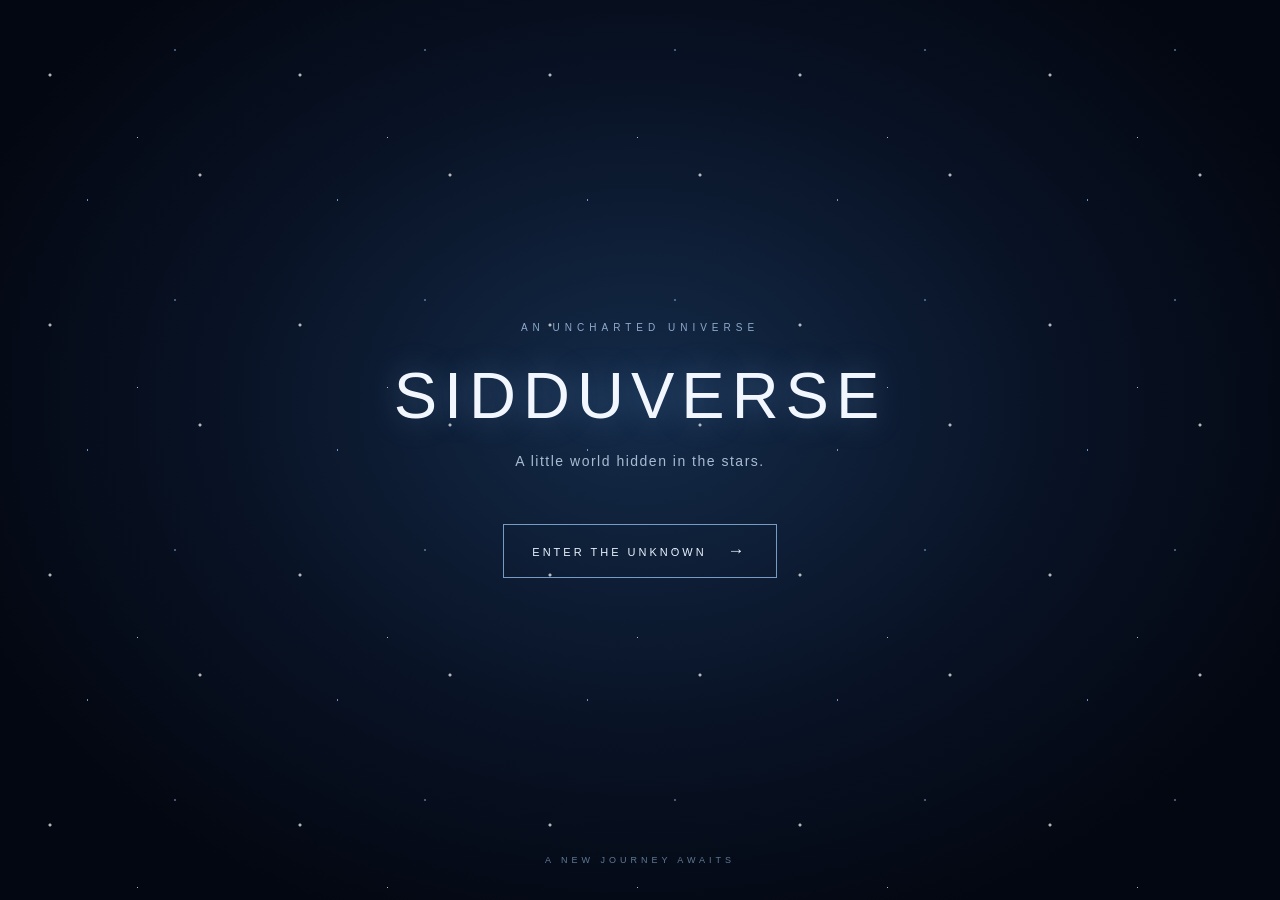
==== index.html @ 5260f94c "Update index.html" ====
<!DOCTYPE html>
<html lang="en">
<head>
  <meta charset="UTF-8">
  <meta name="viewport" content="width=device-width, initial-scale=1.0">
  <title>Sidduverse | Explore the Unknown</title>
  <link rel="stylesheet" href="style.css">
</head>

<body>

  <main class="intro">
    <div class="stars"></div>

    <p class="eyebrow">AN UNCHARTED UNIVERSE</p>
    <h1>SIDDUVERSE</h1>
    <p class="subtitle">A little world hidden in the stars.</p>

    <button id="enterButton">
      ENTER THE UNKNOWN <span>→</span>
    </button>

    <p class="footer-text">A NEW JOURNEY AWAITS</p>
  </main>

  <main class="universe" id="universe" hidden>
    <header class="map-header">
      <p class="eyebrow">EXPLORATION SYSTEM • 001</p>
      <h1>THE UNIVERSE</h1>
      <p class="subtitle">Every world holds a story.</p>
    </header>

    <section class="planet-grid">

      <button class="planet-card" data-planet="ORIGIN">
        <span class="planet planet-origin"></span>
        <span class="planet-name">ORIGIN</span>
        <span class="planet-info">The beginning</span>
      </button>

      <button class="planet-card" data-planet="ECHO">
        <span class="planet planet-echo"></span>
        <span class="planet-name">ECHO</span>
        <span class="planet-info">Moments that remain</span>
      </button>

      <button class="planet-card" data-planet="UNKNOWN">
        <span class="planet planet-unknown"></span>
        <span class="planet-name">UNKNOWN</span>
        <span class="planet-info">Discover the secrets</span>
      </button>

      <button class="planet-card" data-planet="SIGNAL">
        <span class="planet planet-signal"></span>
        <span class="planet-name">SIGNAL</span>
        <span class="planet-info">A message awaits</span>
      </button>

      <button class="planet-card locked" data-planet="NOVA">
        <span class="planet planet-nova"></span>
        <span class="planet-name">NOVA 🔒</span>
        <span class="planet-info">Classified destination</span>
      </button>

    </section>

    <p class="progress">DISCOVERED: <span id="progress">0 / 4</span></p>
  </main>

  <script src="script.js"></script>
</body>
</html>
---- style.css ----
* {
  margin: 0;
  padding: 0;
  box-sizing: border-box;
}

body {
  min-height: 100vh;
  background: #030711;
  color: #eaf3ff;
  font-family: Arial, sans-serif;
}

[hidden] {
  display: none !important;
}

.intro {
  position: relative;
  min-height: 100vh;
  display: flex;
  flex-direction: column;
  align-items: center;
  justify-content: center;
  text-align: center;
  padding: 24px;
  isolation: isolate;
  background:
    radial-gradient(ellipse at 50% 45%, #142b49, #091326 45%, #030711 80%);
}

.stars {
  position: absolute;
  inset: 0;
  z-index: -1;
  background-image:
    radial-gradient(2px 2px at 20% 30%, white 50%, transparent),
    radial-gradient(1px 1px at 70% 20%, #9fcaff 50%, transparent),
    radial-gradient(2px 2px at 80% 70%, white 50%, transparent),
    radial-gradient(1px 1px at 35% 80%, #9fcaff 50%, transparent),
    radial-gradient(1px 1px at 55% 55%, white 50%, transparent);
  background-size: 250px 250px;
  opacity: 0.7;
}

.eyebrow {
  font-size: 10px;
  letter-spacing: 5px;
  color: #8faacb;
  margin-bottom: 25px;
}

h1 {
  font-size: clamp(36px, 10vw, 65px);
  font-weight: 300;
  letter-spacing: 7px;
  color: #f2f7ff;
  text-shadow: 0 0 30px #75a9e866;
}

.subtitle {
  margin-top: 20px;
  font-size: 14px;
  letter-spacing: 1.5px;
  color: #a9bbd2;
}

button {
  cursor: pointer;
  font-family: inherit;
}

.intro button {
  margin-top: 55px;
  padding: 16px 28px;
  background: transparent;
  border: 1px solid #769bc5;
  color: #eaf3ff;
  font-size: 11px;
  letter-spacing: 3px;
  transition: 0.3s ease;
}

.intro button span {
  margin-left: 15px;
  font-size: 17px;
}

.intro button:hover {
  background: #769bc522;
  box-shadow: 0 0 25px #769bc544;
}

.footer-text {
  position: absolute;
  bottom: 35px;
  font-size: 9px;
  letter-spacing: 4px;
  color: #607995;
}

/* GALAXY MAP */

.universe {
  position: relative;
  min-height: 100vh;
  overflow: hidden;
  padding: 55px 20px 35px;
  text-align: center;
  background:
    radial-gradient(ellipse at 50% 35%, #142b49 0%, #091326 42%, #030711 85%);
}

.map-header h1 {
  font-size: clamp(30px, 8vw, 48px);
  letter-spacing: 5px;
}

.map-header .eyebrow {
  margin-bottom: 16px;
}

.map-header .subtitle {
  margin-top: 12px;
}

.planet-grid {
  width: 100%;
  max-width: 480px;
  margin: 45px auto 30px;
  display: grid;
  grid-template-columns: 1fr 1fr;
  gap: 35px 15px;
}

.planet-card {
  min-width: 0;
  display: flex;
  flex-direction: column;
  align-items: center;
  background: transparent;
  border: none;
  color: #eaf3ff;
  padding: 8px 3px;
  transition: transform 0.3s ease;
}

.planet-card:active {
  transform: scale(0.94);
}

.planet {
  width: 100px;
  height: 100px;
  border-radius: 50%;
  display: block;
  margin-bottom: 17px;
  box-shadow: inset -17px -12px 25px #00000099,
              0 0 30px #4e8bc544;
}

.planet-origin {
  background: radial-gradient(circle at 30% 30%, #a6c8e9, #315b83 55%, #101c36);
}

.planet-echo {
  background: radial-gradient(circle at 30% 30%, #f3d9a0, #a66c54 55%, #34243b);
  box-shadow: inset -17px -12px 25px #00000099,
              0 0 30px #d5a16b44;
}

.planet-unknown {
  background: radial-gradient(circle at 30% 30%, #c7b7ec, #68548e 55%, #211b42);
}

.planet-signal {
  background: radial-gradient(circle at 30% 30%, #a0e4e5, #367e91 55%, #102b47);
}

.planet-nova {
  background: radial-gradient(circle at 30% 30%, #ffe5a5, #9d633b 55%, #392333);
  opacity: 0.45;
}

.planet-name {
  font-size: 12px;
  letter-spacing: 3px;
}

.planet-info {
  margin-top: 8px;
  font-size: 10px;
  color: #8299b4;
  letter-spacing: 0.5px;
}

.locked {
  opacity: 0.55;
}

.progress {
  margin-top: 30px;
  color: #8faacb;
  font-size: 10px;
  letter-spacing: 3px;
}

@media (max-width: 360px) {
  .planet {
    width: 80px;
    height: 80px;
  }

  .planet-grid {
    gap: 25px 10px;
  }
}
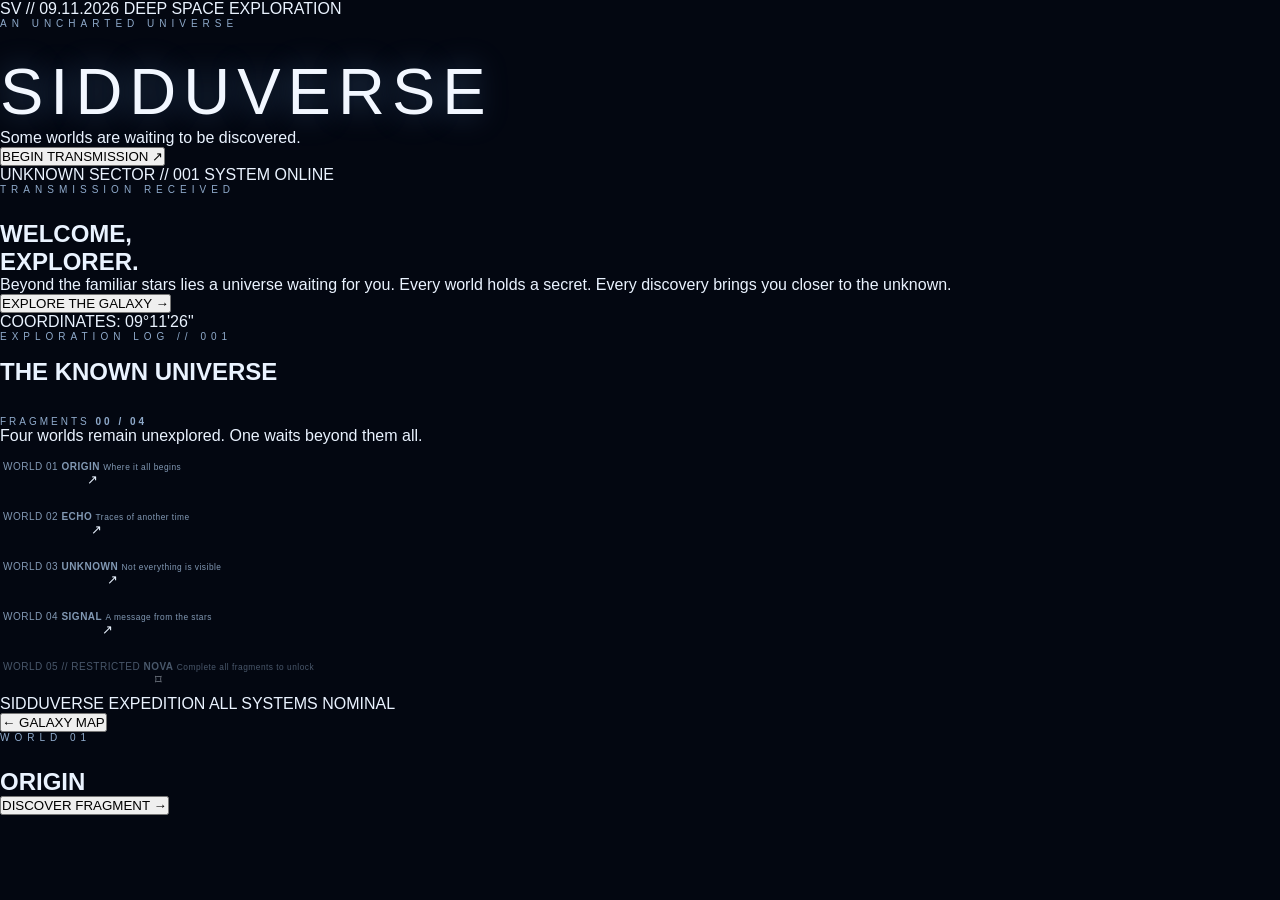
==== commit 1a35b3de: "Update index.html" ====
--- a/index.html
+++ b/index.html
@@ -1,71 +1,150 @@
-
 <!DOCTYPE html>
 <html lang="en">
 <head>
   <meta charset="UTF-8">
   <meta name="viewport" content="width=device-width, initial-scale=1.0">
-  <title>Sidduverse | Explore the Unknown</title>
+  <meta name="theme-color" content="#050914">
+  <title>SIDDUVERSE — Beyond the Known</title>
   <link rel="stylesheet" href="style.css">
 </head>
 
 <body>
+  <div class="space-background">
+    <div class="star-layer"></div>
+    <div class="nebula nebula-one"></div>
+    <div class="nebula nebula-two"></div>
+  </div>
 
-  <main class="intro">
-    <div class="stars"></div>
+  <main id="app">
 
-    <p class="eyebrow">AN UNCHARTED UNIVERSE</p>
-    <h1>SIDDUVERSE</h1>
-    <p class="subtitle">A little world hidden in the stars.</p>
+    <!-- OPENING SCREEN -->
+    <section id="intro" class="screen intro-screen">
+      <div class="intro-top">
+        <span>SV // 09.11.2026</span>
+        <span>DEEP SPACE EXPLORATION</span>
+      </div>
 
-    <button id="enterButton">
-      ENTER THE UNKNOWN <span>→</span>
-    </button>
+      <div class="intro-content">
+        <p class="eyebrow">AN UNCHARTED UNIVERSE</p>
+        <h1>SIDDU<span>VERSE</span></h1>
+        <p class="intro-subtitle">Some worlds are waiting to be discovered.</p>
 
-    <p class="footer-text">A NEW JOURNEY AWAITS</p>
-  </main>
+        <button id="enterButton" class="primary-button">
+          BEGIN TRANSMISSION <span>↗</span>
+        </button>
+      </div>
 
-  <main class="universe" id="universe" hidden>
-    <header class="map-header">
-      <p class="eyebrow">EXPLORATION SYSTEM • 001</p>
-      <h1>THE UNIVERSE</h1>
-      <p class="subtitle">Every world holds a story.</p>
-    </header>
-
-    <section class="planet-grid">
-
-      <button class="planet-card" data-planet="ORIGIN">
-        <span class="planet planet-origin"></span>
-        <span class="planet-name">ORIGIN</span>
-        <span class="planet-info">The beginning</span>
-      </button>
-
-      <button class="planet-card" data-planet="ECHO">
-        <span class="planet planet-echo"></span>
-        <span class="planet-name">ECHO</span>
-        <span class="planet-info">Moments that remain</span>
-      </button>
-
-      <button class="planet-card" data-planet="UNKNOWN">
-        <span class="planet planet-unknown"></span>
-        <span class="planet-name">UNKNOWN</span>
-        <span class="planet-info">Discover the secrets</span>
-      </button>
-
-      <button class="planet-card" data-planet="SIGNAL">
-        <span class="planet planet-signal"></span>
-        <span class="planet-name">SIGNAL</span>
-        <span class="planet-info">A message awaits</span>
-      </button>
-
-      <button class="planet-card locked" data-planet="NOVA">
-        <span class="planet planet-nova"></span>
-        <span class="planet-name">NOVA 🔒</span>
-        <span class="planet-info">Classified destination</span>
-      </button>
-
+      <div class="intro-bottom">
+        <span>UNKNOWN SECTOR // 001</span>
+        <span>SYSTEM ONLINE</span>
+      </div>
     </section>
 
-    <p class="progress">DISCOVERED: <span id="progress">0 / 4</span></p>
+    <!-- WELCOME SCREEN -->
+    <section id="welcome" class="screen welcome-screen hidden">
+      <div class="welcome-content">
+        <p class="eyebrow">TRANSMISSION RECEIVED</p>
+        <h2>WELCOME,<br><span>EXPLORER.</span></h2>
+        <p>
+          Beyond the familiar stars lies a universe
+          waiting for you. Every world holds a secret.
+          Every discovery brings you closer to the unknown.
+        </p>
+        <button id="mapButton" class="primary-button">
+          EXPLORE THE GALAXY <span>→</span>
+        </button>
+      </div>
+      <span class="coordinates">COORDINATES: 09°11'26"</span>
+    </section>
+
+    <!-- GALAXY MAP -->
+    <section id="universe" class="screen universe-screen hidden">
+      <header class="map-header">
+        <div>
+          <p class="eyebrow">EXPLORATION LOG // 001</p>
+          <h2>THE <span>KNOWN UNIVERSE</span></h2>
+        </div>
+        <div class="progress">
+          <span>FRAGMENTS</span>
+          <strong id="fragmentCount">00 / 04</strong>
+        </div>
+      </header>
+
+      <p class="map-description">
+        Four worlds remain unexplored. One waits beyond them all.
+      </p>
+
+      <div class="galaxy-map">
+
+        <button class="planet-card origin" data-planet="origin">
+          <span class="planet-visual planet-origin"></span>
+          <span class="planet-info">
+            <span class="planet-number">WORLD 01</span>
+            <strong>ORIGIN</strong>
+            <small>Where it all begins</small>
+          </span>
+          <span class="planet-arrow">↗</span>
+        </button>
+
+        <button class="planet-card echo" data-planet="echo">
+          <span class="planet-visual planet-echo"></span>
+          <span class="planet-info">
+            <span class="planet-number">WORLD 02</span>
+            <strong>ECHO</strong>
+            <small>Traces of another time</small>
+          </span>
+          <span class="planet-arrow">↗</span>
+        </button>
+
+        <button class="planet-card unknown" data-planet="unknown">
+          <span class="planet-visual planet-unknown"></span>
+          <span class="planet-info">
+            <span class="planet-number">WORLD 03</span>
+            <strong>UNKNOWN</strong>
+            <small>Not everything is visible</small>
+          </span>
+          <span class="planet-arrow">↗</span>
+        </button>
+
+        <button class="planet-card signal" data-planet="signal">
+          <span class="planet-visual planet-signal"></span>
+          <span class="planet-info">
+            <span class="planet-number">WORLD 04</span>
+            <strong>SIGNAL</strong>
+            <small>A message from the stars</small>
+          </span>
+          <span class="planet-arrow">↗</span>
+        </button>
+
+        <button class="planet-card nova locked" data-planet="nova">
+          <span class="planet-visual planet-nova"></span>
+          <span class="planet-info">
+            <span class="planet-number">WORLD 05 // RESTRICTED</span>
+            <strong>NOVA</strong>
+            <small>Complete all fragments to unlock</small>
+          </span>
+          <span class="lock-symbol">⌑</span>
+        </button>
+
+      </div>
+
+      <footer class="map-footer">
+        <span>SIDDUVERSE EXPEDITION</span>
+        <span>ALL SYSTEMS NOMINAL</span>
+      </footer>
+    </section>
+
+    <!-- PLANET EXPLORATION -->
+    <section id="planetView" class="screen planet-screen hidden">
+      <button id="backButton" class="back-button">← GALAXY MAP</button>
+      <p class="eyebrow" id="planetLabel">WORLD 01</p>
+      <h2 id="planetTitle">ORIGIN</h2>
+      <p id="planetDescription"></p>
+      <button id="discoverButton" class="primary-button">
+        DISCOVER FRAGMENT <span>→</span>
+      </button>
+    </section>
+
   </main>
 
   <script src="script.js"></script>
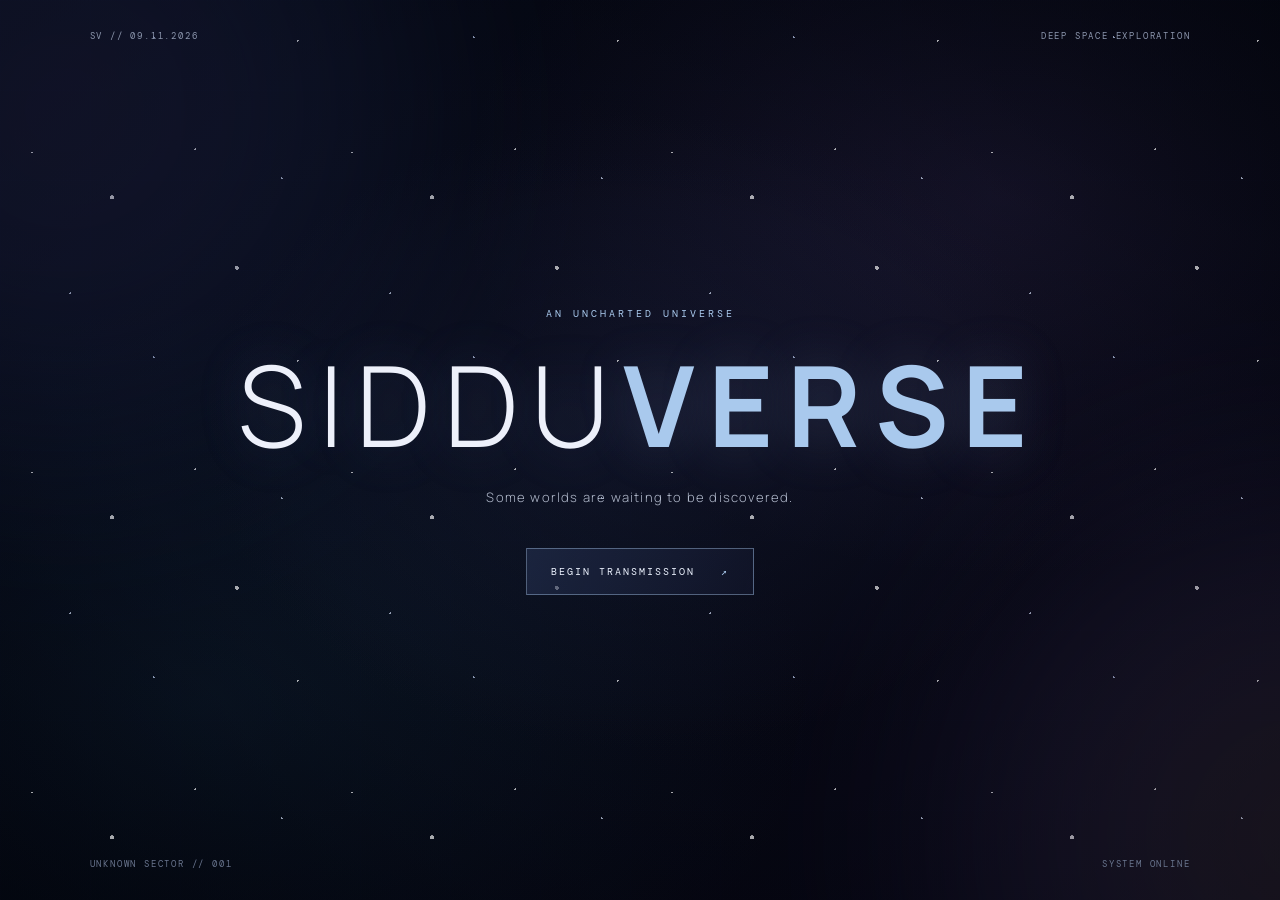
==== commit b83f66bc: "Update index.html" ====
--- a/index.html
+++ b/index.html
@@ -5,7 +5,7 @@
   <meta name="viewport" content="width=device-width, initial-scale=1.0">
   <meta name="theme-color" content="#050914">
   <title>SIDDUVERSE — Beyond the Known</title>
-  <link rel="stylesheet" href="style.css">
+  <link rel="stylesheet" href="style.css?v=2">
 </head>
 
 <body>
--- a/style.css
+++ b/style.css
@@ -1,218 +1,714 @@
+
+@import url('https://fonts.googleapis.com/css2?family=DM+Mono:wght@400;500&family=Manrope:wght@300;400;500;600;700;800&display=swap');
+
+:root {
+  --bg: #050711;
+  --text: #edf0fa;
+  --muted: #929bb2;
+  --blue: #a9c9ed;
+  --violet: #8e83c5;
+  --gold: #c5aa7e;
+  --line: rgba(180, 195, 225, 0.16);
+  --mono: 'DM Mono', monospace;
+  --sans: 'Manrope', sans-serif;
+}
 
 * {
+  box-sizing: border-box;
   margin: 0;
   padding: 0;
-  box-sizing: border-box;
+}
+
+html {
+  min-height: 100%;
+  background: var(--bg);
 }
 
 body {
   min-height: 100vh;
-  background: #030711;
-  color: #eaf3ff;
-  font-family: Arial, sans-serif;
-}
-
-[hidden] {
+  background: var(--bg);
+  color: var(--text);
+  font-family: var(--sans);
+  overflow-x: hidden;
+  isolation: isolate;
+}
+
+button {
+  font: inherit;
+  color: inherit;
+}
+
+button:focus-visible {
+  outline: 2px solid var(--blue);
+  outline-offset: 5px;
+}
+
+/* COSMIC BACKGROUND */
+
+.space-background {
+  position: fixed;
+  inset: 0;
+  z-index: 0;
+  overflow: hidden;
+  pointer-events: none;
+  background:
+    radial-gradient(ellipse at 50% 48%, rgba(29, 35, 66, 0.42), transparent 48%),
+    radial-gradient(ellipse at 78% 22%, rgba(86, 67, 133, 0.22), transparent 38%),
+    radial-gradient(ellipse at 16% 78%, rgba(31, 78, 112, 0.2), transparent 40%),
+    linear-gradient(145deg, #080b19, #050711 55%, #090817);
+}
+
+.space-background::before {
+  content: "";
+  position: absolute;
+  inset: 0;
+  background:
+    radial-gradient(ellipse at center, transparent 38%, rgba(1, 3, 10, 0.65) 100%);
+}
+
+.space-background::after {
+  content: "";
+  position: absolute;
+  inset: 0;
+  opacity: 0.25;
+  background-image:
+    linear-gradient(rgba(155, 178, 220, 0.025) 1px, transparent 1px),
+    linear-gradient(90deg, rgba(155, 178, 220, 0.025) 1px, transparent 1px);
+  background-size: 90px 90px;
+}
+
+.star-layer {
+  position: absolute;
+  inset: -25%;
+  opacity: 0.65;
+  background-image:
+    radial-gradient(1px 1px at 10% 18%, #fff 98%, transparent),
+    radial-gradient(1px 1px at 22% 62%, #dce8ff 98%, transparent),
+    radial-gradient(2px 2px at 35% 32%, #fff 98%, transparent),
+    radial-gradient(1px 1px at 48% 82%, #cbdcff 98%, transparent),
+    radial-gradient(1px 1px at 61% 17%, #fff 98%, transparent),
+    radial-gradient(2px 2px at 74% 54%, #fff 98%, transparent),
+    radial-gradient(1px 1px at 88% 26%, #dce8ff 98%, transparent),
+    radial-gradient(1px 1px at 93% 83%, #fff 98%, transparent);
+  background-size: 320px 320px;
+  animation: starDrift 120s linear infinite;
+}
+
+.nebula {
+  position: absolute;
+  width: 75vw;
+  height: 75vw;
+  max-width: 850px;
+  max-height: 850px;
+  border-radius: 50%;
+  filter: blur(100px);
+  opacity: 0.18;
+  animation: nebulaFloat 36s ease-in-out infinite alternate;
+}
+
+.nebula-one {
+  top: -35%;
+  left: -28%;
+  background: radial-gradient(circle, #554b91, #283d72 48%, transparent 72%);
+}
+
+.nebula-two {
+  right: -35%;
+  bottom: -40%;
+  background: radial-gradient(circle, #80634d, #493b75 48%, transparent 72%);
+  animation-delay: -15s;
+}
+
+/* SCREEN STRUCTURE */
+
+#app {
+  position: relative;
+  z-index: 1;
+  min-height: 100vh;
+}
+
+.screen {
+  width: 100%;
+  min-height: 100vh;
+  padding: 30px clamp(22px, 7vw, 100px);
+  animation: screenReveal 0.9s ease both;
+}
+
+.hidden {
   display: none !important;
 }
 
-.intro {
-  position: relative;
-  min-height: 100vh;
+/* OPENING SCREEN */
+
+.intro-screen {
   display: flex;
   flex-direction: column;
+  justify-content: space-between;
+  align-items: center;
+  min-height: 100svh;
+  text-align: center;
+}
+
+.intro-top,
+.intro-bottom {
+  width: 100%;
+  display: flex;
+  justify-content: space-between;
+  gap: 16px;
+  color: #8c96ad;
+  font: 9px var(--mono);
+  letter-spacing: 1.8px;
+}
+
+.intro-content {
+  position: relative;
+  padding: 70px 0;
+}
+
+.eyebrow {
+  color: var(--blue);
+  font: 10px var(--mono);
+  letter-spacing: 3px;
+  line-height: 1.8;
+  margin-bottom: 23px;
+}
+
+.intro-content h1 {
+  font-size: clamp(48px, 12vw, 112px);
+  font-weight: 300;
+  letter-spacing: 0.12em;
+  line-height: 1.05;
+  text-shadow: 0 0 55px rgba(151, 178, 231, 0.22);
+}
+
+.intro-content h1 span {
+  color: var(--blue);
+  font-weight: 700;
+}
+
+.intro-subtitle {
+  margin-top: 25px;
+  color: #b1b9cb;
+  font-size: 13px;
+  font-weight: 300;
+  letter-spacing: 1.2px;
+}
+
+/* BUTTONS */
+
+.primary-button {
+  position: relative;
+  margin-top: 42px;
+  padding: 16px 24px;
+  border: 1px solid rgba(169, 201, 237, 0.42);
+  background: linear-gradient(110deg, rgba(39, 52, 86, 0.55), rgba(22, 26, 49, 0.5));
+  color: #edf3ff;
+  font: 10px var(--mono);
+  letter-spacing: 2px;
+  cursor: pointer;
+  transition: background 0.35s ease, border-color 0.35s ease, box-shadow 0.35s ease, transform 0.35s ease;
+}
+
+.primary-button span {
+  margin-left: 18px;
+  color: var(--blue);
+}
+
+.primary-button:hover:not(:disabled) {
+  background: rgba(91, 111, 164, 0.24);
+  border-color: var(--blue);
+  box-shadow: 0 0 35px rgba(111, 157, 219, 0.17);
+  transform: translateY(-2px);
+}
+
+.primary-button:disabled {
+  opacity: 0.6;
+  cursor: default;
+}
+
+.intro-bottom {
+  color: #69758e;
+}
+
+/* WELCOME SCREEN */
+
+.welcome-screen {
+  position: relative;
+  display: flex;
   align-items: center;
   justify-content: center;
   text-align: center;
-  padding: 24px;
-  isolation: isolate;
+}
+
+.welcome-content {
+  max-width: 650px;
+}
+
+.welcome-content h2 {
+  font-size: clamp(45px, 10vw, 88px);
+  font-weight: 300;
+  line-height: 1.08;
+  letter-spacing: -3px;
+}
+
+.welcome-content h2 span {
+  color: var(--blue);
+  font-weight: 700;
+}
+
+.welcome-content > p:not(.eyebrow) {
+  max-width: 440px;
+  margin: 28px auto 0;
+  color: #a9b2c5;
+  font-size: 14px;
+  line-height: 2;
+  font-weight: 300;
+}
+
+.coordinates {
+  position: absolute;
+  bottom: 32px;
+  color: #7d89a1;
+  font: 9px var(--mono);
+  letter-spacing: 2px;
+}
+
+/* GALAXY MAP */
+
+.universe-screen {
+  max-width: 1100px;
+  margin: auto;
+  padding-top: 65px;
+  padding-bottom: 35px;
+}
+
+.map-header {
+  display: flex;
+  align-items: flex-end;
+  justify-content: space-between;
+  gap: 20px;
+  border-bottom: 1px solid var(--line);
+  padding-bottom: 25px;
+}
+
+.map-header .eyebrow {
+  margin-bottom: 12px;
+}
+
+.map-header h2 {
+  font-size: clamp(24px, 5vw, 42px);
+  font-weight: 300;
+  letter-spacing: 2px;
+}
+
+.map-header h2 span {
+  color: var(--blue);
+  font-weight: 700;
+}
+
+.progress {
+  text-align: right;
+  color: var(--muted);
+  font: 9px var(--mono);
+  letter-spacing: 1px;
+  white-space: nowrap;
+}
+
+.progress strong {
+  display: block;
+  margin-top: 7px;
+  color: var(--gold);
+  font-size: 18px;
+}
+
+.map-description {
+  margin: 22px 0 35px;
+  color: #a5aec1;
+  font-size: 13px;
+  line-height: 1.8;
+}
+
+.galaxy-map {
+  display: grid;
+  grid-template-columns: repeat(2, minmax(0, 1fr));
+  gap: 18px;
+}
+
+/* PLANET CARDS */
+
+.planet-card {
+  position: relative;
+  display: flex;
+  align-items: center;
+  min-width: 0;
+  min-height: 165px;
+  padding: 20px;
+  gap: 22px;
+  overflow: hidden;
+  text-align: left;
+  border: 1px solid var(--line);
   background:
-    radial-gradient(ellipse at 50% 45%, #142b49, #091326 45%, #030711 80%);
-}
-
-.stars {
+    radial-gradient(ellipse at 10% 50%, rgba(90, 110, 160, 0.12), transparent 65%),
+    linear-gradient(135deg, rgba(25, 33, 57, 0.75), rgba(7, 11, 24, 0.86));
+  cursor: pointer;
+  transition: border-color 0.35s ease, transform 0.35s ease, box-shadow 0.35s ease;
+}
+
+.planet-card::after {
+  content: "";
   position: absolute;
   inset: 0;
-  z-index: -1;
-  background-image:
-    radial-gradient(2px 2px at 20% 30%, white 50%, transparent),
-    radial-gradient(1px 1px at 70% 20%, #9fcaff 50%, transparent),
-    radial-gradient(2px 2px at 80% 70%, white 50%, transparent),
-    radial-gradient(1px 1px at 35% 80%, #9fcaff 50%, transparent),
-    radial-gradient(1px 1px at 55% 55%, white 50%, transparent);
-  background-size: 250px 250px;
-  opacity: 0.7;
-}
-
-.eyebrow {
-  font-size: 10px;
-  letter-spacing: 5px;
-  color: #8faacb;
-  margin-bottom: 25px;
-}
-
-h1 {
-  font-size: clamp(36px, 10vw, 65px);
-  font-weight: 300;
-  letter-spacing: 7px;
-  color: #f2f7ff;
-  text-shadow: 0 0 30px #75a9e866;
-}
-
-.subtitle {
-  margin-top: 20px;
-  font-size: 14px;
-  letter-spacing: 1.5px;
-  color: #a9bbd2;
-}
-
-button {
-  cursor: pointer;
-  font-family: inherit;
-}
-
-.intro button {
-  margin-top: 55px;
-  padding: 16px 28px;
-  background: transparent;
-  border: 1px solid #769bc5;
-  color: #eaf3ff;
-  font-size: 11px;
-  letter-spacing: 3px;
-  transition: 0.3s ease;
-}
-
-.intro button span {
-  margin-left: 15px;
-  font-size: 17px;
-}
-
-.intro button:hover {
-  background: #769bc522;
-  box-shadow: 0 0 25px #769bc544;
-}
-
-.footer-text {
+  background: linear-gradient(110deg, transparent 20%, rgba(169, 201, 237, 0.09), transparent 80%);
+  transform: translateX(-110%);
+  transition: transform 0.8s ease;
+}
+
+.planet-card:hover {
+  border-color: rgba(169, 201, 237, 0.48);
+  transform: translateY(-4px);
+  box-shadow: 0 16px 50px rgba(0, 0, 0, 0.3);
+}
+
+.planet-card:hover::after {
+  transform: translateX(110%);
+}
+
+.planet-visual {
+  position: relative;
+  display: block;
+  flex: 0 0 112px;
+  width: 112px;
+  height: 112px;
+  border-radius: 50%;
+  box-shadow:
+    inset -18px -14px 28px rgba(0, 0, 0, 0.72),
+    inset 7px 5px 16px rgba(255, 255, 255, 0.2),
+    0 0 38px var(--glow);
+  animation: planetFloat 7s ease-in-out infinite alternate;
+}
+
+.planet-visual::before {
+  content: "";
   position: absolute;
-  bottom: 35px;
-  font-size: 9px;
-  letter-spacing: 4px;
-  color: #607995;
-}
-
-/* GALAXY MAP */
-
-.universe {
+  inset: -5%;
+  border-radius: 50%;
+  background: radial-gradient(circle at 28% 25%, rgba(255, 255, 255, 0.55), transparent 28%);
+}
+
+.planet-origin {
+  --glow: rgba(199, 153, 102, 0.32);
+  background:
+    radial-gradient(ellipse at 70% 72%, #4e3026, transparent 45%),
+    repeating-linear-gradient(12deg, transparent 0 9px, rgba(255, 194, 132, 0.2) 10px 12px),
+    radial-gradient(circle at 32% 27%, #d5aa7b, #9b6548 42%, #392c32 75%);
+}
+
+.planet-echo {
+  --glow: rgba(103, 174, 222, 0.36);
+  background:
+    radial-gradient(ellipse at 30% 60%, #a5d4dc, transparent 38%),
+    repeating-linear-gradient(150deg, transparent 0 13px, rgba(202, 235, 255, 0.2) 14px 16px),
+    radial-gradient(circle at 35% 30%, #a3d6e9, #467f9e 50%, #172c4a 80%);
+  animation-delay: -2s;
+}
+
+.planet-unknown {
+  --glow: rgba(158, 128, 202, 0.38);
+  background:
+    radial-gradient(ellipse at 70% 35%, #b6a1d2, transparent 35%),
+    repeating-linear-gradient(45deg, transparent 0 12px, rgba(225, 206, 255, 0.16) 13px 15px),
+    radial-gradient(circle at 35% 30%, #8971b6, #4a3c75 52%, #17172e 82%);
+  animation-delay: -4s;
+}
+
+.planet-signal {
+  --glow: rgba(212, 165, 100, 0.35);
+  background:
+    radial-gradient(ellipse at 65% 30%, #f1d4a0, transparent 30%),
+    repeating-linear-gradient(165deg, transparent 0 11px, rgba(255, 221, 167, 0.18) 12px 14px),
+    radial-gradient(circle at 35% 30%, #dfb77e, #976a43 50%, #392a2d 82%);
+  animation-delay: -1s;
+}
+
+.planet-nova {
+  --glow: rgba(145, 157, 185, 0.16);
+  background:
+    radial-gradient(circle at 35% 30%, #929bb1, #414b62 48%, #141c2c 82%);
+  filter: grayscale(0.8);
+}
+
+.planet-info {
   position: relative;
-  min-height: 100vh;
-  overflow: hidden;
-  padding: 55px 20px 35px;
-  text-align: center;
-  background:
-    radial-gradient(ellipse at 50% 35%, #142b49 0%, #091326 42%, #030711 85%);
-}
-
-.map-header h1 {
-  font-size: clamp(30px, 8vw, 48px);
-  letter-spacing: 5px;
-}
-
-.map-header .eyebrow {
-  margin-bottom: 16px;
-}
-
-.map-header .subtitle {
-  margin-top: 12px;
-}
-
-.planet-grid {
-  width: 100%;
-  max-width: 480px;
-  margin: 45px auto 30px;
-  display: grid;
-  grid-template-columns: 1fr 1fr;
-  gap: 35px 15px;
-}
-
-.planet-card {
-  min-width: 0;
+  z-index: 1;
   display: flex;
   flex-direction: column;
-  align-items: center;
+  gap: 7px;
+  min-width: 0;
+}
+
+.planet-number {
+  color: #91a0bb;
+  font: 9px var(--mono);
+  letter-spacing: 1.5px;
+}
+
+.planet-info strong {
+  font-size: 17px;
+  font-weight: 600;
+  letter-spacing: 2px;
+}
+
+.planet-info small {
+  color: #a5aec1;
+  font-size: 11px;
+  line-height: 1.5;
+}
+
+.planet-arrow,
+.lock-symbol {
+  position: absolute;
+  top: 18px;
+  right: 18px;
+  color: var(--blue);
+}
+
+.locked {
+  opacity: 0.62;
+  cursor: not-allowed;
+}
+
+.lock-symbol {
+  color: #9aa5b8;
+  font-size: 20px;
+}
+
+/* MAP FOOTER */
+
+.map-footer {
+  display: flex;
+  justify-content: space-between;
+  gap: 12px;
+  border-top: 1px solid var(--line);
+  margin-top: 35px;
+  padding-top: 18px;
+  color: #8490a7;
+  font: 9px var(--mono);
+  letter-spacing: 1.2px;
+}
+
+/* PLANET EXPLORATION */
+
+.planet-screen {
+  max-width: 850px;
+  margin: auto;
+  padding-top: 65px;
+}
+
+.back-button {
+  border: 0;
   background: transparent;
-  border: none;
-  color: #eaf3ff;
-  padding: 8px 3px;
-  transition: transform 0.3s ease;
-}
-
-.planet-card:active {
-  transform: scale(0.94);
-}
-
-.planet {
-  width: 100px;
-  height: 100px;
-  border-radius: 50%;
-  display: block;
-  margin-bottom: 17px;
-  box-shadow: inset -17px -12px 25px #00000099,
-              0 0 30px #4e8bc544;
-}
-
-.planet-origin {
-  background: radial-gradient(circle at 30% 30%, #a6c8e9, #315b83 55%, #101c36);
-}
-
-.planet-echo {
-  background: radial-gradient(circle at 30% 30%, #f3d9a0, #a66c54 55%, #34243b);
-  box-shadow: inset -17px -12px 25px #00000099,
-              0 0 30px #d5a16b44;
-}
-
-.planet-unknown {
-  background: radial-gradient(circle at 30% 30%, #c7b7ec, #68548e 55%, #211b42);
-}
-
-.planet-signal {
-  background: radial-gradient(circle at 30% 30%, #a0e4e5, #367e91 55%, #102b47);
-}
-
-.planet-nova {
-  background: radial-gradient(circle at 30% 30%, #ffe5a5, #9d633b 55%, #392333);
-  opacity: 0.45;
-}
-
-.planet-name {
-  font-size: 12px;
-  letter-spacing: 3px;
-}
-
-.planet-info {
-  margin-top: 8px;
-  font-size: 10px;
-  color: #8299b4;
-  letter-spacing: 0.5px;
-}
-
-.locked {
-  opacity: 0.55;
-}
-
-.progress {
-  margin-top: 30px;
-  color: #8faacb;
-  font-size: 10px;
-  letter-spacing: 3px;
-}
-
-@media (max-width: 360px) {
-  .planet {
-    width: 80px;
-    height: 80px;
-  }
-
-  .planet-grid {
-    gap: 25px 10px;
-  }
-}
+  color: var(--blue);
+  font: 10px var(--mono);
+  letter-spacing: 1.5px;
+  cursor: pointer;
+  margin-bottom: 90px;
+  transition: color 0.3s ease;
+}
+
+.back-button:hover {
+  color: white;
+}
+
+.planet-screen h2 {
+  font-size: clamp(48px, 10vw, 85px);
+  font-weight: 300;
+  letter-spacing: 4px;
+}
+
+.planet-screen > p:not(.eyebrow) {
+  max-width: 550px;
+  margin-top: 20px;
+  color: #b0b9cb;
+  font-size: 14px;
+  line-height: 1.9;
+  font-weight: 300;
+}
+
+/* MOTION */
+
+@keyframes screenReveal {
+  from {
+    opacity: 0;
+    transform: translateY(12px);
+  }
+  to {
+    opacity: 1;
+    transform: translateY(0);
+  }
+}
+
+@keyframes starDrift {
+  from {
+    transform: translate3d(0, 0, 0);
+  }
+  to {
+    transform: translate3d(-100px, 55px, 0);
+  }
+}
+
+@keyframes nebulaFloat {
+  from {
+    transform: translate3d(-15px, 10px, 0) scale(1);
+  }
+  to {
+    transform: translate3d(25px, -20px, 0) scale(1.12);
+  }
+}
+
+@keyframes planetFloat {
+  from {
+    transform: translateY(-3px);
+  }
+  to {
+    transform: translateY(3px);
+  }
+}
+
+/* MOBILE */
+
+@media (max-width: 650px) {
+  .screen {
+    padding: 24px 19px;
+  }
+
+  .intro-top,
+  .intro-bottom {
+    font-size: 8px;
+    letter-spacing: 0.7px;
+  }
+
+  .intro-content {
+    padding: 55px 0;
+  }
+
+  .intro-content h1 {
+    font-size: clamp(42px, 11vw, 68px);
+    letter-spacing: 0.08em;
+  }
+
+  .intro-subtitle {
+    max-width: 280px;
+    margin-left: auto;
+    margin-right: auto;
+    font-size: 12px;
+    line-height: 1.8;
+  }
+
+  .eyebrow {
+    font-size: 9px;
+    letter-spacing: 2px;
+  }
+
+  .primary-button {
+    padding: 15px 18px;
+    font-size: 9px;
+    letter-spacing: 1.4px;
+  }
+
+  .welcome-content h2 {
+    font-size: clamp(42px, 10vw, 65px);
+  }
+
+  .welcome-content > p:not(.eyebrow) {
+    font-size: 13px;
+    line-height: 1.9;
+  }
+
+  .coordinates {
+    font-size: 8px;
+    letter-spacing: 1px;
+  }
+
+  .universe-screen {
+    padding-top: 38px;
+  }
+
+  .map-header {
+    align-items: flex-start;
+    gap: 12px;
+  }
+
+  .map-header h2 {
+    font-size: clamp(19px, 5vw, 25px);
+    line-height: 1.5;
+  }
+
+  .map-header .eyebrow {
+    font-size: 8px;
+    letter-spacing: 1.5px;
+  }
+
+  .progress strong {
+    font-size: 16px;
+  }
+
+  .map-description {
+    margin: 19px 0 25px;
+    font-size: 12px;
+  }
+
+  .galaxy-map {
+    grid-template-columns: 1fr;
+    gap: 13px;
+  }
+
+  .planet-card {
+    min-height: 130px;
+    padding: 15px;
+    gap: 18px;
+  }
+
+  .planet-visual {
+    flex-basis: 92px;
+    width: 92px;
+    height: 92px;
+  }
+
+  .planet-info strong {
+    font-size: 16px;
+  }
+
+  .planet-info small {
+    font-size: 10px;
+  }
+
+  .map-footer {
+    font-size: 7px;
+    letter-spacing: 0.7px;
+  }
+
+  .planet-screen {
+    padding-top: 35px;
+  }
+
+  .back-button {
+    margin-bottom: 75px;
+  }
+
+  .planet-screen h2 {
+    font-size: clamp(45px, 12vw, 70px);
+  }
+
+  .planet-screen > p:not(.eyebrow) {
+    font-size: 13px;
+  }
+}
+
+@media (prefers-reduced-motion: reduce) {
+  *,
+  *::before,
+  *::after {
+    animation-duration: 0.01ms !important;
+    transition-duration: 0.01ms !important;
+  }
+}
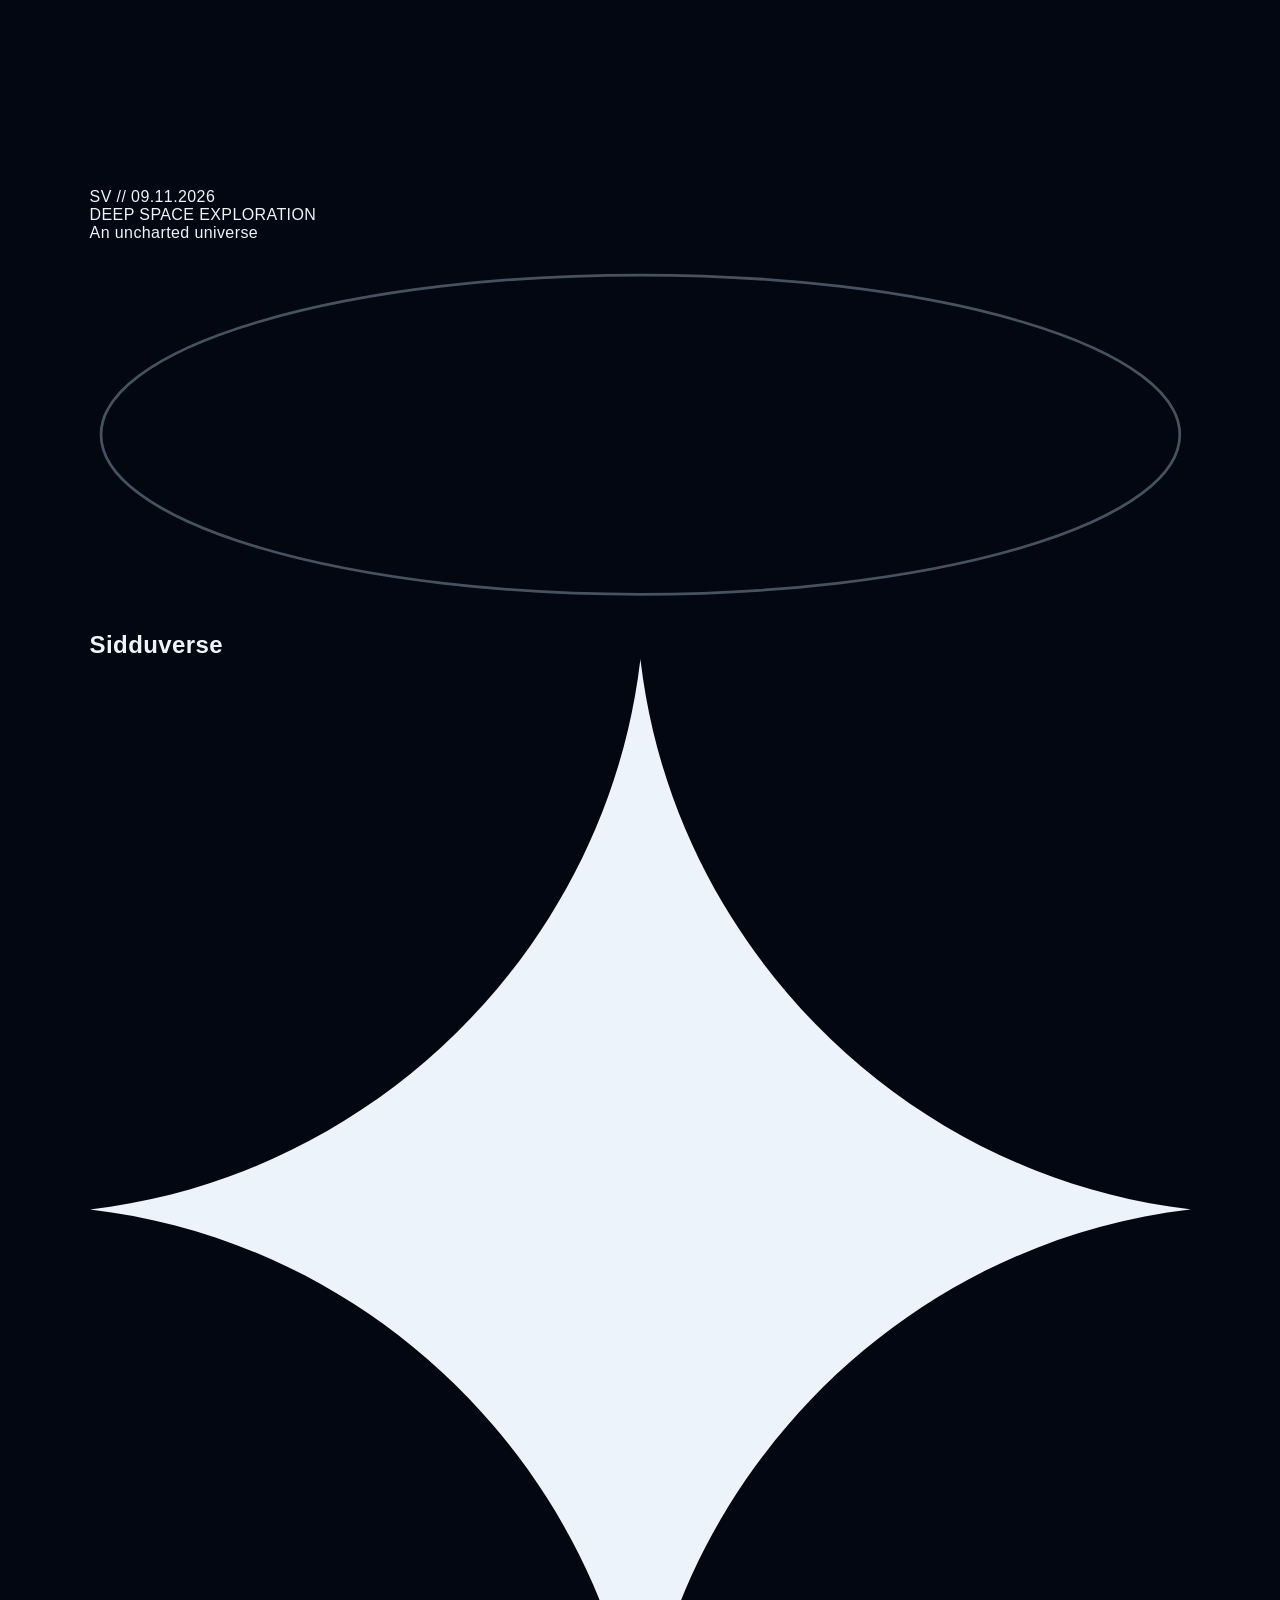
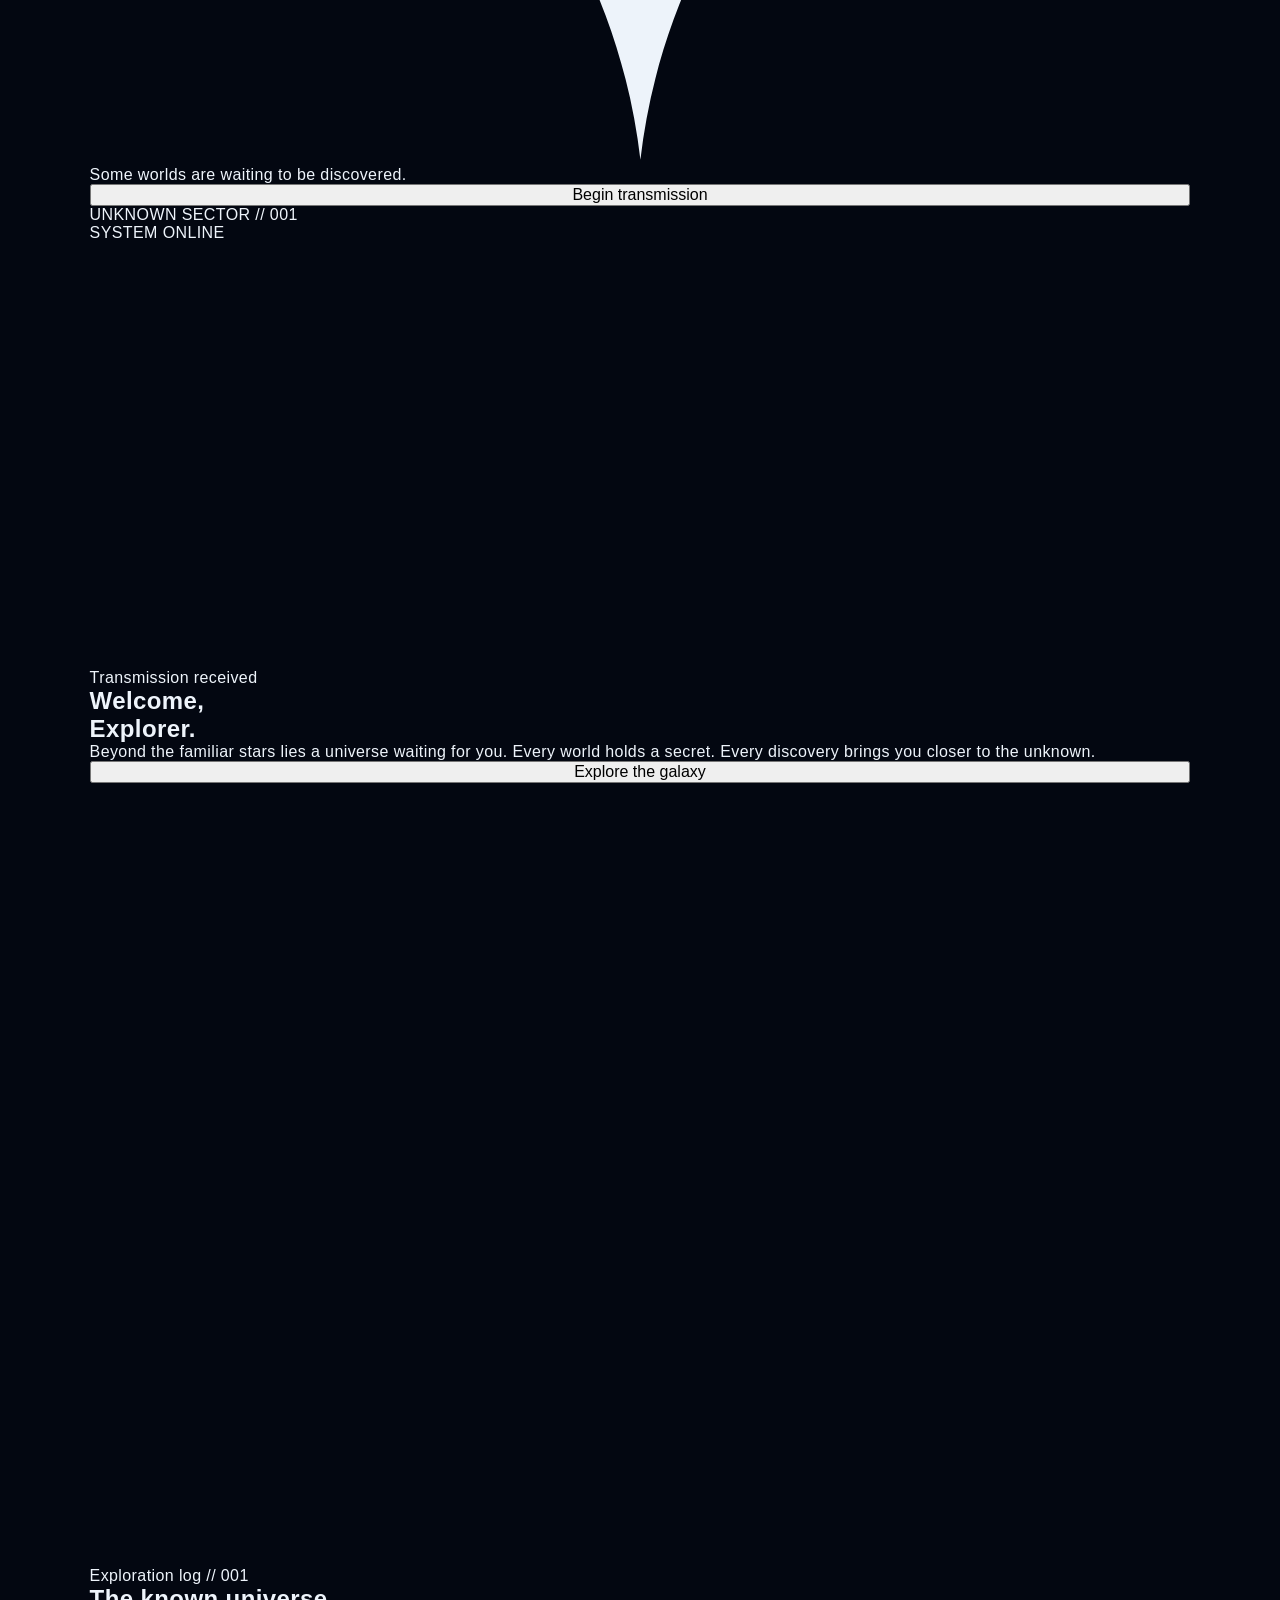
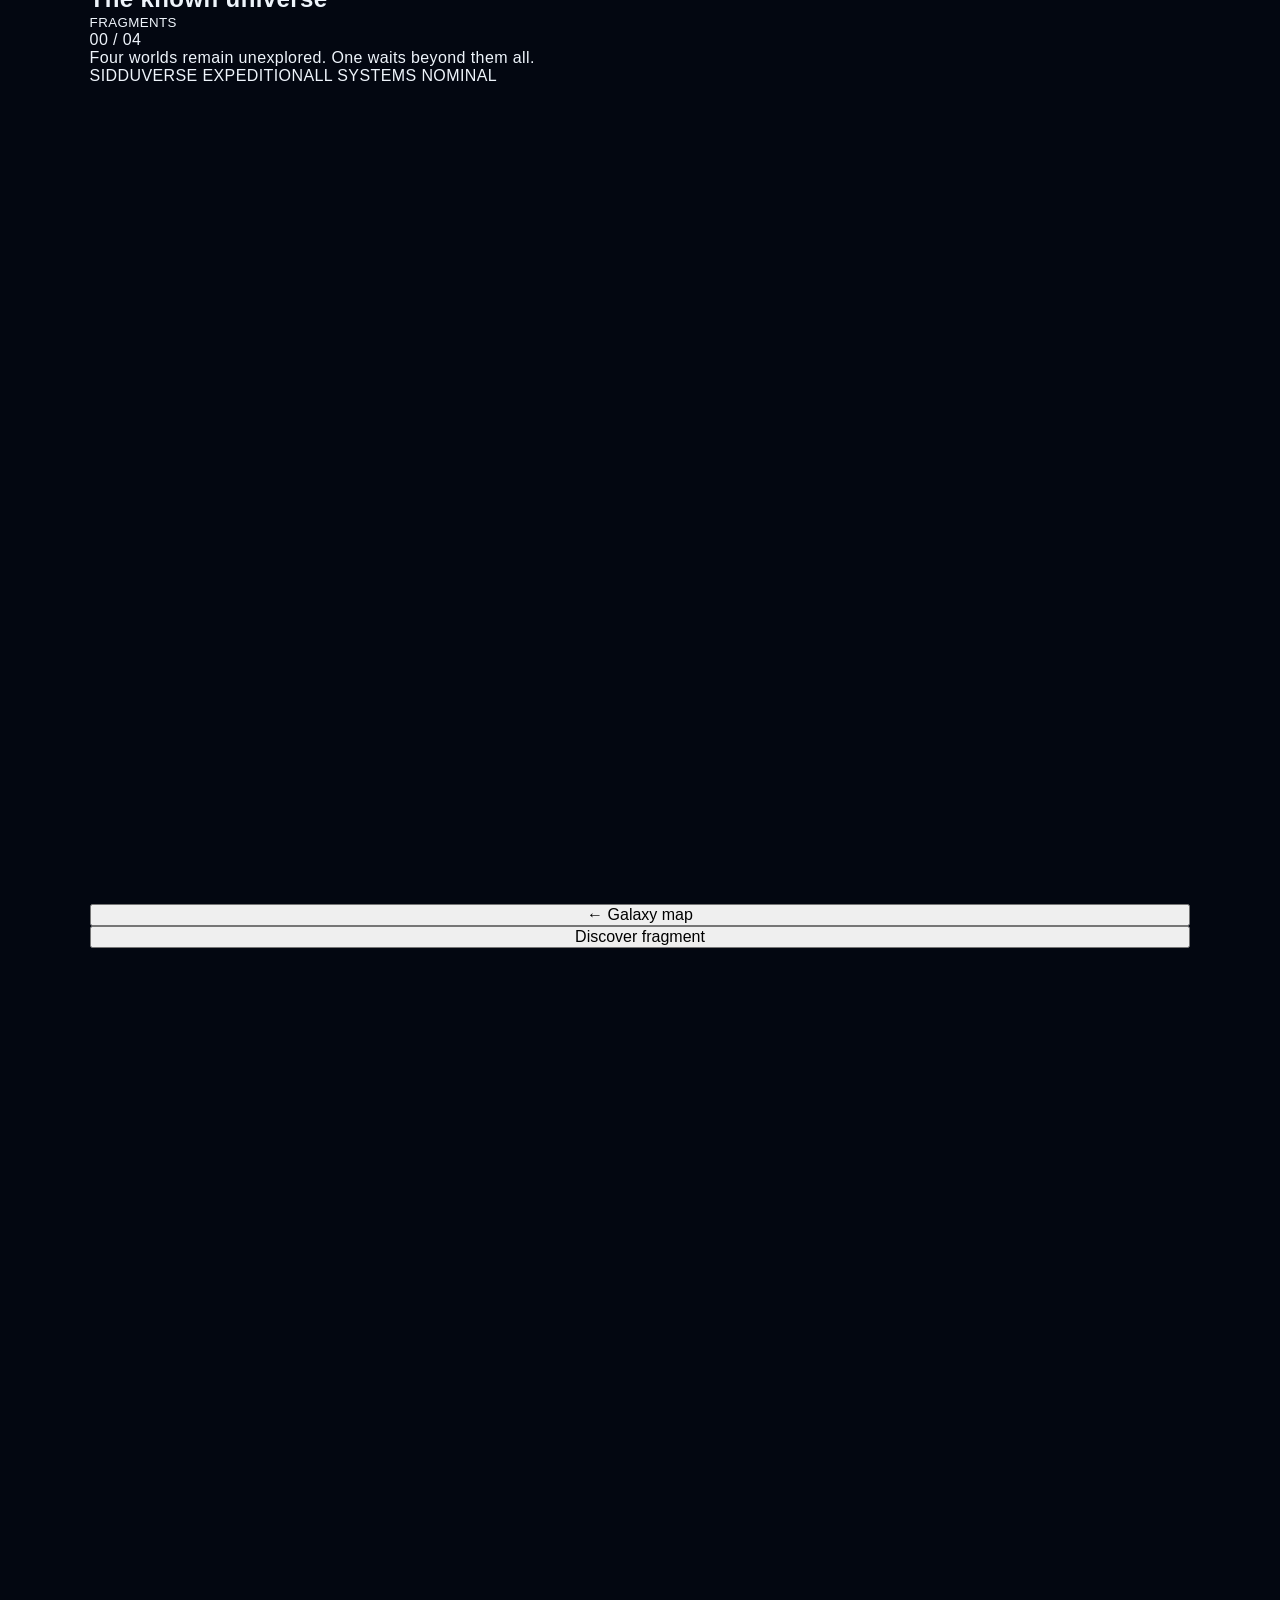
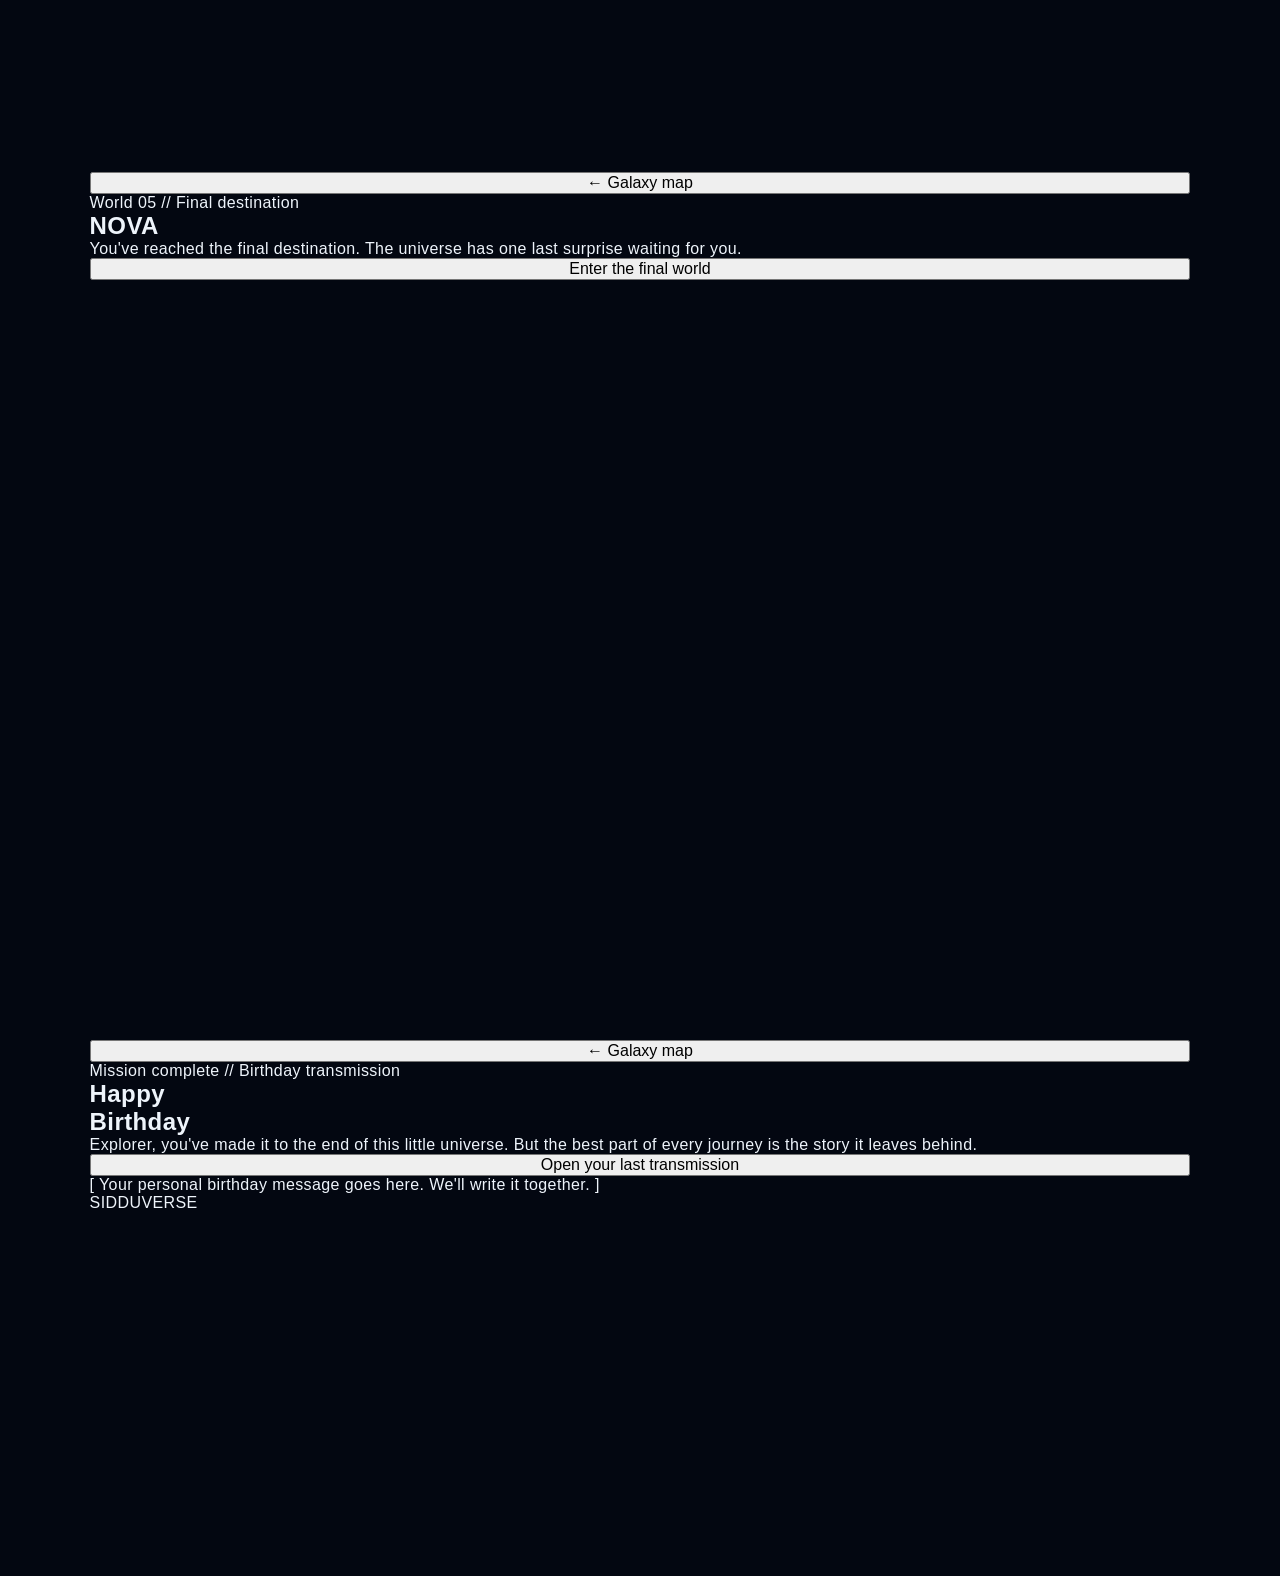
==== commit 8ed62041: "Update index.html" ====
--- a/index.html
+++ b/index.html
@@ -1,152 +1,83 @@
 <!DOCTYPE html>
 <html lang="en">
 <head>
-  <meta charset="UTF-8">
-  <meta name="viewport" content="width=device-width, initial-scale=1.0">
-  <meta name="theme-color" content="#050914">
-  <title>SIDDUVERSE — Beyond the Known</title>
-  <link rel="stylesheet" href="style.css?v=2">
+<meta charset="utf-8">
+<meta name="viewport" content="width=device-width,initial-scale=1,viewport-fit=cover">
+<meta name="theme-color" content="#030712">
+<title>Sidduverse</title>
+<link rel="preconnect" href="https://fonts.googleapis.com">
+<link rel="preconnect" href="https://fonts.gstatic.com" crossorigin>
+<link href="https://fonts.googleapis.com/css2?family=Cormorant+Garamond:ital,wght@0,500;1,400;1,500&family=Hanken+Grotesk:wght@400;600&display=swap" rel="stylesheet">
+<link rel="stylesheet" href="style.css">
 </head>
+<body>
+<canvas id="stars" aria-hidden="true"></canvas>
 
-<body>
-  <div class="space-background">
-    <div class="star-layer"></div>
-    <div class="nebula nebula-one"></div>
-    <div class="nebula nebula-two"></div>
+<section class="screen center on" id="opening">
+  <div class="bg b-opening"></div><i class="shoot"></i>
+  <span class="corner t l">SV // 09.11.2026</span><span class="corner t r">DEEP SPACE EXPLORATION</span>
+  <p class="kick">An uncharted universe</p>
+  <div class="hero">
+    <svg class="orbit" viewBox="0 0 400 140" aria-hidden="true"><ellipse cx="200" cy="70" rx="196" ry="58" fill="none" stroke="#C6DFF2" stroke-opacity=".35" stroke-width="1"/></svg>
+    <h1 class="t-hero">Sidduverse<svg class="star" viewBox="0 0 20 20" aria-hidden="true"><path d="M10 0c.6 5.2 4.8 9.4 10 10-5.2.6-9.4 4.8-10 10-.6-5.2-4.8-9.4-10-10C5.2 9.4 9.4 5.2 10 0z" fill="#EDF3FA"/></svg></h1>
   </div>
+  <p class="tag">Some worlds are waiting to be discovered.</p>
+  <button class="btn" data-go="welcome">Begin transmission</button>
+  <span class="corner b l">UNKNOWN SECTOR // 001</span><span class="corner b r">SYSTEM ONLINE</span>
+</section>
 
-  <main id="app">
+<section class="screen" id="welcome">
+  <div class="bg b-welcome"></div>
+  <p class="kick">Transmission received</p>
+  <h2>Welcome,<br>Explorer.</h2>
+  <p>Beyond the familiar stars lies a universe waiting for you. Every world holds a secret. Every discovery brings you closer to the unknown.</p>
+  <button class="btn" data-go="galaxy">Explore the galaxy</button>
+</section>
 
-    <!-- OPENING SCREEN -->
-    <section id="intro" class="screen intro-screen">
-      <div class="intro-top">
-        <span>SV // 09.11.2026</span>
-        <span>DEEP SPACE EXPLORATION</span>
-      </div>
+<section class="screen top" id="galaxy">
+  <div class="bg b-galaxy"></div>
+  <div class="gh">
+    <div><p class="kick">Exploration log // 001</p><h2 class="sm">The known universe</h2></div>
+    <div class="count-wrap"><small>FRAGMENTS</small><div id="count">00 / 04</div></div>
+  </div>
+  <p>Four worlds remain unexplored. One waits beyond them all.</p>
+  <div class="worlds" id="worlds"></div>
+  <div class="foot"><span>SIDDUVERSE EXPEDITION</span><span>ALL SYSTEMS NOMINAL</span></div>
+</section>
 
-      <div class="intro-content">
-        <p class="eyebrow">AN UNCHARTED UNIVERSE</p>
-        <h1>SIDDU<span>VERSE</span></h1>
-        <p class="intro-subtitle">Some worlds are waiting to be discovered.</p>
+<section class="screen" id="world">
+  <div class="bg"></div>
+  <button class="back" data-go="galaxy">&larr; Galaxy map</button>
+  <p class="kick" id="wkick"></p>
+  <h2 id="wtitle"></h2>
+  <p id="wtxt"></p>
+  <button class="btn" id="wbtn">Discover fragment</button>
+  <div class="got" id="wdone" hidden>
+    <p id="wgot"></p>
+    <button class="btn" data-go="galaxy">Return to galaxy map</button>
+  </div>
+</section>
 
-        <button id="enterButton" class="primary-button">
-          BEGIN TRANSMISSION <span>↗</span>
-        </button>
-      </div>
+<section class="screen" id="nova">
+  <div class="bg b-nova"></div>
+  <button class="back" data-go="galaxy">&larr; Galaxy map</button>
+  <p class="kick">World 05 // Final destination</p>
+  <h2>NOVA</h2>
+  <p>You've reached the final destination. The universe has one last surprise waiting for you.</p>
+  <button class="btn" data-go="final">Enter the final world</button>
+</section>
 
-      <div class="intro-bottom">
-        <span>UNKNOWN SECTOR // 001</span>
-        <span>SYSTEM ONLINE</span>
-      </div>
-    </section>
+<section class="screen" id="final">
+  <div class="bg b-nova b-final"></div>
+  <button class="back" data-go="galaxy">&larr; Galaxy map</button>
+  <p class="kick">Mission complete // Birthday transmission</p>
+  <h2>Happy<br>Birthday</h2>
+  <p>Explorer, you've made it to the end of this little universe. But the best part of every journey is the story it leaves behind.</p>
+  <button class="btn" id="open">Open your last transmission</button>
+  <div class="msg" id="msg"><p>[ Your personal birthday message goes here. We'll write it together. ]</p></div>
+  <div class="sig">SIDDUVERSE</div>
+</section>
 
-    <!-- WELCOME SCREEN -->
-    <section id="welcome" class="screen welcome-screen hidden">
-      <div class="welcome-content">
-        <p class="eyebrow">TRANSMISSION RECEIVED</p>
-        <h2>WELCOME,<br><span>EXPLORER.</span></h2>
-        <p>
-          Beyond the familiar stars lies a universe
-          waiting for you. Every world holds a secret.
-          Every discovery brings you closer to the unknown.
-        </p>
-        <button id="mapButton" class="primary-button">
-          EXPLORE THE GALAXY <span>→</span>
-        </button>
-      </div>
-      <span class="coordinates">COORDINATES: 09°11'26"</span>
-    </section>
-
-    <!-- GALAXY MAP -->
-    <section id="universe" class="screen universe-screen hidden">
-      <header class="map-header">
-        <div>
-          <p class="eyebrow">EXPLORATION LOG // 001</p>
-          <h2>THE <span>KNOWN UNIVERSE</span></h2>
-        </div>
-        <div class="progress">
-          <span>FRAGMENTS</span>
-          <strong id="fragmentCount">00 / 04</strong>
-        </div>
-      </header>
-
-      <p class="map-description">
-        Four worlds remain unexplored. One waits beyond them all.
-      </p>
-
-      <div class="galaxy-map">
-
-        <button class="planet-card origin" data-planet="origin">
-          <span class="planet-visual planet-origin"></span>
-          <span class="planet-info">
-            <span class="planet-number">WORLD 01</span>
-            <strong>ORIGIN</strong>
-            <small>Where it all begins</small>
-          </span>
-          <span class="planet-arrow">↗</span>
-        </button>
-
-        <button class="planet-card echo" data-planet="echo">
-          <span class="planet-visual planet-echo"></span>
-          <span class="planet-info">
-            <span class="planet-number">WORLD 02</span>
-            <strong>ECHO</strong>
-            <small>Traces of another time</small>
-          </span>
-          <span class="planet-arrow">↗</span>
-        </button>
-
-        <button class="planet-card unknown" data-planet="unknown">
-          <span class="planet-visual planet-unknown"></span>
-          <span class="planet-info">
-            <span class="planet-number">WORLD 03</span>
-            <strong>UNKNOWN</strong>
-            <small>Not everything is visible</small>
-          </span>
-          <span class="planet-arrow">↗</span>
-        </button>
-
-        <button class="planet-card signal" data-planet="signal">
-          <span class="planet-visual planet-signal"></span>
-          <span class="planet-info">
-            <span class="planet-number">WORLD 04</span>
-            <strong>SIGNAL</strong>
-            <small>A message from the stars</small>
-          </span>
-          <span class="planet-arrow">↗</span>
-        </button>
-
-        <button class="planet-card nova locked" data-planet="nova">
-          <span class="planet-visual planet-nova"></span>
-          <span class="planet-info">
-            <span class="planet-number">WORLD 05 // RESTRICTED</span>
-            <strong>NOVA</strong>
-            <small>Complete all fragments to unlock</small>
-          </span>
-          <span class="lock-symbol">⌑</span>
-        </button>
-
-      </div>
-
-      <footer class="map-footer">
-        <span>SIDDUVERSE EXPEDITION</span>
-        <span>ALL SYSTEMS NOMINAL</span>
-      </footer>
-    </section>
-
-    <!-- PLANET EXPLORATION -->
-    <section id="planetView" class="screen planet-screen hidden">
-      <button id="backButton" class="back-button">← GALAXY MAP</button>
-      <p class="eyebrow" id="planetLabel">WORLD 01</p>
-      <h2 id="planetTitle">ORIGIN</h2>
-      <p id="planetDescription"></p>
-      <button id="discoverButton" class="primary-button">
-        DISCOVER FRAGMENT <span>→</span>
-      </button>
-    </section>
-
-  </main>
-
-  <script src="script.js"></script>
+<script src="script.js"></script>
 </body>
 </html>
--- a/style.css
+++ b/style.css
@@ -1,49 +1,45 @@
-
-@import url('https://fonts.googleapis.com/css2?family=DM+Mono:wght@400;500&family=Manrope:wght@300;400;500;600;700;800&display=swap');
+/* ========================================= SIDDUVERSE — COSMIC EXPLORATION Cinematic atmosphere + refined mission UI Compatible with the existing index.html ========================================= */
 
 :root {
-  --bg: #050711;
-  --text: #edf0fa;
-  --muted: #929bb2;
-  --blue: #a9c9ed;
-  --violet: #8e83c5;
-  --gold: #c5aa7e;
-  --line: rgba(180, 195, 225, 0.16);
-  --mono: 'DM Mono', monospace;
-  --sans: 'Manrope', sans-serif;
+  --space: #030711;
+  --navy: #081426;
+  --navy-soft: #0d1d32;
+  --blue: #9fc5e8;
+  --ice: #d8e9f7;
+  --violet: #8d80c4;
+  --gold: #c7b18a;
+  --white: #eef4fb;
+  --muted: #a4b2c4;
+  --line: rgba(177, 207, 235, 0.19);
+  --panel: rgba(8, 19, 35, 0.72);
 }
 
 * {
-  box-sizing: border-box;
   margin: 0;
   padding: 0;
+  box-sizing: border-box;
 }
 
 html {
   min-height: 100%;
-  background: var(--bg);
+  background: var(--space);
+  scroll-behavior: smooth;
 }
 
 body {
   min-height: 100vh;
-  background: var(--bg);
-  color: var(--text);
-  font-family: var(--sans);
   overflow-x: hidden;
-  isolation: isolate;
+  background: var(--space);
+  color: var(--white);
+  font-family: "Segoe UI", Arial, sans-serif;
+  letter-spacing: 0.025em;
 }
 
 button {
   font: inherit;
-  color: inherit;
-}
-
-button:focus-visible {
-  outline: 2px solid var(--blue);
-  outline-offset: 5px;
-}
-
-/* COSMIC BACKGROUND */
+}
+
+/* ========================================= SHARED DEEP-SPACE ENVIRONMENT ========================================= */
 
 .space-background {
   position: fixed;
@@ -51,490 +47,587 @@
   z-index: 0;
   overflow: hidden;
   pointer-events: none;
-  background:
-    radial-gradient(ellipse at 50% 48%, rgba(29, 35, 66, 0.42), transparent 48%),
-    radial-gradient(ellipse at 78% 22%, rgba(86, 67, 133, 0.22), transparent 38%),
-    radial-gradient(ellipse at 16% 78%, rgba(31, 78, 112, 0.2), transparent 40%),
-    linear-gradient(145deg, #080b19, #050711 55%, #090817);
-}
-
+  background: radial-gradient(
+      ellipse at 16% 27%,
+      rgba(35, 75, 119, 0.24),
+      transparent 42%
+    ),
+    radial-gradient(
+      ellipse at 82% 20%,
+      rgba(76, 58, 117, 0.19),
+      transparent 39%
+    ),
+    radial-gradient(ellipse at 55% 83%, rgba(21, 48, 79, 0.18), transparent 45%),
+    linear-gradient(155deg, #09172b 0%, #050c1b 48%, #02050d 100%);
+}
+
+/* Broad, soft nebula clouds */
 .space-background::before {
   content: "";
   position: absolute;
+  inset: -22%;
+  background: radial-gradient(
+      ellipse at 19% 34%,
+      rgba(58, 111, 158, 0.25),
+      transparent 25%
+    ),
+    radial-gradient(
+      ellipse at 36% 25%,
+      rgba(104, 78, 151, 0.2),
+      transparent 24%
+    ),
+    radial-gradient(
+      ellipse at 75% 39%,
+      rgba(54, 86, 139, 0.21),
+      transparent 28%
+    ),
+    radial-gradient(
+      ellipse at 62% 72%,
+      rgba(105, 66, 132, 0.14),
+      transparent 27%
+    );
+  filter: blur(48px);
+  animation: nebulaDrift 48s ease-in-out infinite alternate;
+}
+
+.star-layer {
+  position: absolute;
   inset: 0;
-  background:
-    radial-gradient(ellipse at center, transparent 38%, rgba(1, 3, 10, 0.65) 100%);
-}
-
-.space-background::after {
+  z-index: 2;
+  opacity: 0.78;
+  background-image: radial-gradient(1px 1px at 8% 14%, #fff 98%, transparent),
+    radial-gradient(2px 2px at 21% 32%, #d7e9ff 98%, transparent),
+    radial-gradient(1px 1px at 34% 9%, #fff 98%, transparent),
+    radial-gradient(2px 2px at 48% 25%, #c9dafa 98%, transparent),
+    radial-gradient(1px 1px at 62% 13%, #fff 98%, transparent),
+    radial-gradient(2px 2px at 77% 36%, #e4d9ff 98%, transparent),
+    radial-gradient(1px 1px at 91% 17%, #fff 98%, transparent),
+    radial-gradient(1px 1px at 14% 67%, #d9e9ff 98%, transparent),
+    radial-gradient(2px 2px at 42% 59%, #fff 98%, transparent),
+    radial-gradient(1px 1px at 68% 73%, #dceaff 98%, transparent),
+    radial-gradient(1px 1px at 88% 64%, #fff 98%, transparent);
+  background-size: 390px 340px;
+  animation: starDrift 125s linear infinite;
+}
+
+.star-layer::before {
   content: "";
   position: absolute;
   inset: 0;
+  background-image: radial-gradient(1px 1px at 12% 24%, white 98%, transparent),
+    radial-gradient(1px 1px at 28% 81%, white 98%, transparent),
+    radial-gradient(1px 1px at 54% 47%, white 98%, transparent),
+    radial-gradient(1px 1px at 72% 18%, white 98%, transparent),
+    radial-gradient(1px 1px at 95% 55%, white 98%, transparent);
+  background-size: 170px 190px;
+  opacity: 0.38;
+}
+
+.star-layer::after {
+  content: "";
+  position: absolute;
+  inset: 0;
+  background: radial-gradient(
+      3px 3px at 24% 28%,
+      rgba(220, 239, 255, 0.88),
+      transparent 72%
+    ),
+    radial-gradient(
+      3px 3px at 73% 22%,
+      rgba(220, 239, 255, 0.78),
+      transparent 72%
+    ),
+    radial-gradient(
+      2px 2px at 86% 49%,
+      rgba(255, 232, 205, 0.72),
+      transparent 72%
+    );
+}
+
+.nebula {
+  position: absolute;
+  z-index: 1;
+  width: 66vw;
+  height: 48vw;
+  max-width: 850px;
+  max-height: 590px;
+  border-radius: 50%;
+  filter: blur(62px);
   opacity: 0.25;
-  background-image:
-    linear-gradient(rgba(155, 178, 220, 0.025) 1px, transparent 1px),
-    linear-gradient(90deg, rgba(155, 178, 220, 0.025) 1px, transparent 1px);
-  background-size: 90px 90px;
-}
-
-.star-layer {
-  position: absolute;
-  inset: -25%;
-  opacity: 0.65;
-  background-image:
-    radial-gradient(1px 1px at 10% 18%, #fff 98%, transparent),
-    radial-gradient(1px 1px at 22% 62%, #dce8ff 98%, transparent),
-    radial-gradient(2px 2px at 35% 32%, #fff 98%, transparent),
-    radial-gradient(1px 1px at 48% 82%, #cbdcff 98%, transparent),
-    radial-gradient(1px 1px at 61% 17%, #fff 98%, transparent),
-    radial-gradient(2px 2px at 74% 54%, #fff 98%, transparent),
-    radial-gradient(1px 1px at 88% 26%, #dce8ff 98%, transparent),
-    radial-gradient(1px 1px at 93% 83%, #fff 98%, transparent);
-  background-size: 320px 320px;
-  animation: starDrift 120s linear infinite;
-}
-
-.nebula {
-  position: absolute;
-  width: 75vw;
-  height: 75vw;
-  max-width: 850px;
-  max-height: 850px;
-  border-radius: 50%;
-  filter: blur(100px);
-  opacity: 0.18;
-  animation: nebulaFloat 36s ease-in-out infinite alternate;
+  mix-blend-mode: screen;
+  animation: cloudFlow 38s ease-in-out infinite alternate;
 }
 
 .nebula-one {
-  top: -35%;
+  top: 1%;
+  left: -20%;
+  background: radial-gradient(
+      ellipse at 35% 45%,
+      rgba(79, 126, 178, 0.8),
+      transparent 36%
+    ),
+    radial-gradient(
+      ellipse at 62% 50%,
+      rgba(103, 76, 159, 0.62),
+      transparent 44%
+    );
+}
+
+.nebula-two {
+  top: 23%;
+  right: -22%;
+  background: radial-gradient(
+      ellipse at 38% 48%,
+      rgba(75, 99, 165, 0.72),
+      transparent 38%
+    ),
+    radial-gradient(
+      ellipse at 65% 55%,
+      rgba(125, 76, 145, 0.52),
+      transparent 46%
+    );
+  animation-delay: -17s;
+}
+
+/* A curved horizon belongs ONLY to the opening screen. :has() is supported by current Android Chrome. */
+body:has(#intro:not(.hidden)) .space-background::after {
+  content: "";
+  position: absolute;
+  z-index: 1;
   left: -28%;
-  background: radial-gradient(circle, #554b91, #283d72 48%, transparent 72%);
-}
-
-.nebula-two {
-  right: -35%;
-  bottom: -40%;
-  background: radial-gradient(circle, #80634d, #493b75 48%, transparent 72%);
-  animation-delay: -15s;
-}
-
-/* SCREEN STRUCTURE */
+  bottom: -31%;
+  width: 156%;
+  height: 58%;
+  border-radius: 50% 50% 0 0 / 25% 25% 0 0;
+  background: radial-gradient(
+      ellipse at 50% 0%,
+      rgba(166, 197, 222, 0.22),
+      transparent 12%
+    ),
+    radial-gradient(ellipse at 50% 7%, rgba(70, 111, 151, 0.3), transparent 36%),
+    radial-gradient(ellipse at 50% 28%, rgba(31, 57, 84, 0.92), transparent 62%),
+    linear-gradient(180deg, #152a42 0%, #0a1729 45%, #050b16 100%);
+  box-shadow: 0 -2px 8px rgba(193, 220, 242, 0.28),
+    0 -16px 55px rgba(90, 143, 190, 0.19),
+    inset 0 18px 42px rgba(155, 190, 220, 0.07);
+  opacity: 0.92;
+}
+
+/* ========================================= APPLICATION / SCREEN LAYOUT ========================================= */
 
 #app {
   position: relative;
-  z-index: 1;
+  z-index: 5;
   min-height: 100vh;
 }
 
 .screen {
+  position: relative;
+  min-height: 100vh;
   width: 100%;
-  min-height: 100vh;
-  padding: 30px clamp(22px, 7vw, 100px);
-  animation: screenReveal 0.9s ease both;
+  padding: 34px 7%;
+  display: flex;
+  flex-direction: column;
+  justify-content: center;
+  animation: screenReveal 0.85s ease both;
 }
 
 .hidden {
   display: none !important;
 }
 
-/* OPENING SCREEN */
+/* ========================================= OPENING SCREEN ========================================= */
 
 .intro-screen {
-  display: flex;
-  flex-direction: column;
-  justify-content: space-between;
   align-items: center;
-  min-height: 100svh;
   text-align: center;
+  isolation: isolate;
 }
 
 .intro-top,
 .intro-bottom {
-  width: 100%;
+  position: absolute;
+  z-index: 3;
+  left: 7%;
+  right: 7%;
   display: flex;
   justify-content: space-between;
-  gap: 16px;
-  color: #8c96ad;
-  font: 9px var(--mono);
-  letter-spacing: 1.8px;
+  gap: 14px;
+  color: rgba(204, 222, 240, 0.62);
+  font-size: 9px;
+  letter-spacing: 0.19em;
+}
+
+.intro-top {
+  top: 38px;
+}
+.intro-bottom {
+  bottom: 35px;
 }
 
 .intro-content {
   position: relative;
-  padding: 70px 0;
+  z-index: 3;
+  width: min(100%, 780px);
+  padding: 55px 0;
 }
 
 .eyebrow {
   color: var(--blue);
-  font: 10px var(--mono);
-  letter-spacing: 3px;
+  font-size: 10px;
+  letter-spacing: 0.3em;
   line-height: 1.8;
-  margin-bottom: 23px;
+  margin-bottom: 20px;
 }
 
 .intro-content h1 {
-  font-size: clamp(48px, 12vw, 112px);
-  font-weight: 300;
+  font-family: Georgia, "Times New Roman", serif;
+  font-size: clamp(48px, 10vw, 100px);
+  font-weight: 400;
   letter-spacing: 0.12em;
-  line-height: 1.05;
-  text-shadow: 0 0 55px rgba(151, 178, 231, 0.22);
+  line-height: 1.2;
+  color: #edf4fc;
+  text-shadow: 0 0 38px rgba(131, 178, 226, 0.28);
 }
 
 .intro-content h1 span {
+  color: #a9c5e1;
+}
+
+.intro-subtitle {
+  margin-top: 20px;
+  color: rgba(222, 232, 245, 0.82);
+  font-family: Georgia, "Times New Roman", serif;
+  font-size: clamp(14px, 2vw, 19px);
+  font-style: italic;
+  letter-spacing: 0.04em;
+}
+
+.primary-button {
+  margin-top: 42px;
+  min-width: 210px;
+  padding: 16px 25px;
+  border: 1px solid rgba(176, 211, 239, 0.48);
+  border-radius: 2px;
+  color: var(--white);
+  background: rgba(11, 28, 49, 0.52);
+  backdrop-filter: blur(12px);
+  -webkit-backdrop-filter: blur(12px);
+  cursor: pointer;
+  font-size: 10px;
+  letter-spacing: 0.2em;
+  transition: background 0.3s ease, border-color 0.3s ease, box-shadow 0.3s ease,
+    transform 0.3s ease;
+}
+
+.primary-button span {
+  margin-left: 16px;
   color: var(--blue);
-  font-weight: 700;
-}
-
-.intro-subtitle {
-  margin-top: 25px;
-  color: #b1b9cb;
-  font-size: 13px;
-  font-weight: 300;
-  letter-spacing: 1.2px;
-}
-
-/* BUTTONS */
-
-.primary-button {
-  position: relative;
-  margin-top: 42px;
-  padding: 16px 24px;
-  border: 1px solid rgba(169, 201, 237, 0.42);
-  background: linear-gradient(110deg, rgba(39, 52, 86, 0.55), rgba(22, 26, 49, 0.5));
-  color: #edf3ff;
-  font: 10px var(--mono);
-  letter-spacing: 2px;
-  cursor: pointer;
-  transition: background 0.35s ease, border-color 0.35s ease, box-shadow 0.35s ease, transform 0.35s ease;
-}
-
-.primary-button span {
-  margin-left: 18px;
-  color: var(--blue);
-}
-
-.primary-button:hover:not(:disabled) {
-  background: rgba(91, 111, 164, 0.24);
-  border-color: var(--blue);
-  box-shadow: 0 0 35px rgba(111, 157, 219, 0.17);
-  transform: translateY(-2px);
-}
-
-.primary-button:disabled {
-  opacity: 0.6;
-  cursor: default;
-}
-
-.intro-bottom {
-  color: #69758e;
-}
-
-/* WELCOME SCREEN */
+}
+
+.primary-button:hover {
+  background: rgba(76, 112, 153, 0.24);
+  border-color: var(--ice);
+  box-shadow: 0 0 28px rgba(105, 164, 215, 0.16);
+  transform: translateY(-3px);
+}
+
+/* ========================================= WELCOME / MISSION BRIEFING ========================================= */
 
 .welcome-screen {
-  position: relative;
-  display: flex;
-  align-items: center;
+  align-items: flex-start;
   justify-content: center;
-  text-align: center;
+  padding-left: 12%;
 }
 
 .welcome-content {
-  max-width: 650px;
+  max-width: 600px;
 }
 
 .welcome-content h2 {
-  font-size: clamp(45px, 10vw, 88px);
-  font-weight: 300;
-  line-height: 1.08;
-  letter-spacing: -3px;
+  font-family: Georgia, "Times New Roman", serif;
+  font-weight: 400;
+  font-size: clamp(40px, 7vw, 75px);
+  line-height: 1.12;
+  letter-spacing: 0.07em;
 }
 
 .welcome-content h2 span {
   color: var(--blue);
-  font-weight: 700;
 }
 
 .welcome-content > p:not(.eyebrow) {
-  max-width: 440px;
-  margin: 28px auto 0;
-  color: #a9b2c5;
+  max-width: 470px;
+  margin-top: 24px;
+  color: var(--muted);
   font-size: 14px;
   line-height: 2;
-  font-weight: 300;
 }
 
 .coordinates {
   position: absolute;
-  bottom: 32px;
-  color: #7d89a1;
-  font: 9px var(--mono);
-  letter-spacing: 2px;
-}
-
-/* GALAXY MAP */
+  right: 7%;
+  bottom: 38px;
+  color: rgba(185, 209, 231, 0.5);
+  font-size: 9px;
+  letter-spacing: 0.18em;
+}
+
+/* ========================================= GALAXY MAP ========================================= */
 
 .universe-screen {
-  max-width: 1100px;
-  margin: auto;
-  padding-top: 65px;
-  padding-bottom: 35px;
+  justify-content: flex-start;
+  padding-top: 55px;
+  padding-bottom: 55px;
 }
 
 .map-header {
   display: flex;
+  justify-content: space-between;
   align-items: flex-end;
-  justify-content: space-between;
   gap: 20px;
-  border-bottom: 1px solid var(--line);
-  padding-bottom: 25px;
-}
-
-.map-header .eyebrow {
-  margin-bottom: 12px;
 }
 
 .map-header h2 {
-  font-size: clamp(24px, 5vw, 42px);
-  font-weight: 300;
-  letter-spacing: 2px;
+  font-family: Georgia, "Times New Roman", serif;
+  font-size: clamp(25px, 4vw, 42px);
+  font-weight: 400;
+  letter-spacing: 0.1em;
 }
 
 .map-header h2 span {
   color: var(--blue);
-  font-weight: 700;
 }
 
 .progress {
   text-align: right;
   color: var(--muted);
-  font: 9px var(--mono);
-  letter-spacing: 1px;
-  white-space: nowrap;
+  font-size: 9px;
+  letter-spacing: 0.15em;
 }
 
 .progress strong {
   display: block;
-  margin-top: 7px;
-  color: var(--gold);
-  font-size: 18px;
+  margin-top: 8px;
+  color: var(--ice);
+  font-size: 20px;
+  font-weight: 400;
 }
 
 .map-description {
-  margin: 22px 0 35px;
-  color: #a5aec1;
+  margin-top: 18px;
+  color: var(--muted);
   font-size: 13px;
-  line-height: 1.8;
+  line-height: 1.7;
 }
 
 .galaxy-map {
   display: grid;
   grid-template-columns: repeat(2, minmax(0, 1fr));
-  gap: 18px;
-}
-
-/* PLANET CARDS */
+  gap: 15px;
+  margin-top: 38px;
+}
 
 .planet-card {
-  position: relative;
+  min-height: 145px;
   display: flex;
   align-items: center;
-  min-width: 0;
-  min-height: 165px;
+  gap: 18px;
   padding: 20px;
-  gap: 22px;
+  position: relative;
   overflow: hidden;
+  border: 1px solid var(--line);
+  background: linear-gradient(
+    120deg,
+    rgba(18, 39, 63, 0.78),
+    rgba(5, 13, 27, 0.76)
+  );
+  color: var(--white);
   text-align: left;
-  border: 1px solid var(--line);
-  background:
-    radial-gradient(ellipse at 10% 50%, rgba(90, 110, 160, 0.12), transparent 65%),
-    linear-gradient(135deg, rgba(25, 33, 57, 0.75), rgba(7, 11, 24, 0.86));
   cursor: pointer;
-  transition: border-color 0.35s ease, transform 0.35s ease, box-shadow 0.35s ease;
-}
-
-.planet-card::after {
+  transition: transform 0.35s ease, border-color 0.35s ease,
+    background 0.35s ease;
+}
+
+.planet-card::before {
   content: "";
   position: absolute;
   inset: 0;
-  background: linear-gradient(110deg, transparent 20%, rgba(169, 201, 237, 0.09), transparent 80%);
-  transform: translateX(-110%);
-  transition: transform 0.8s ease;
+  background: linear-gradient(
+    110deg,
+    rgba(139, 177, 211, 0.055),
+    transparent 52%
+  );
+  pointer-events: none;
 }
 
 .planet-card:hover {
-  border-color: rgba(169, 201, 237, 0.48);
   transform: translateY(-4px);
-  box-shadow: 0 16px 50px rgba(0, 0, 0, 0.3);
-}
-
-.planet-card:hover::after {
-  transform: translateX(110%);
+  border-color: rgba(159, 199, 233, 0.55);
+  background: rgba(30, 56, 83, 0.78);
 }
 
 .planet-visual {
+  flex: 0 0 76px;
+  width: 76px;
+  height: 76px;
+  border-radius: 50%;
   position: relative;
-  display: block;
-  flex: 0 0 112px;
-  width: 112px;
-  height: 112px;
-  border-radius: 50%;
-  box-shadow:
-    inset -18px -14px 28px rgba(0, 0, 0, 0.72),
-    inset 7px 5px 16px rgba(255, 255, 255, 0.2),
-    0 0 38px var(--glow);
-  animation: planetFloat 7s ease-in-out infinite alternate;
-}
-
-.planet-visual::before {
-  content: "";
-  position: absolute;
-  inset: -5%;
-  border-radius: 50%;
-  background: radial-gradient(circle at 28% 25%, rgba(255, 255, 255, 0.55), transparent 28%);
+  box-shadow: inset -15px -9px 22px rgba(0, 0, 0, 0.55),
+    0 0 22px rgba(112, 151, 190, 0.08);
 }
 
 .planet-origin {
-  --glow: rgba(199, 153, 102, 0.32);
-  background:
-    radial-gradient(ellipse at 70% 72%, #4e3026, transparent 45%),
-    repeating-linear-gradient(12deg, transparent 0 9px, rgba(255, 194, 132, 0.2) 10px 12px),
-    radial-gradient(circle at 32% 27%, #d5aa7b, #9b6548 42%, #392c32 75%);
-}
-
+  background: radial-gradient(
+    circle at 32% 28%,
+    #b0afc4,
+    #626783 45%,
+    #171e35 80%
+  );
+}
 .planet-echo {
-  --glow: rgba(103, 174, 222, 0.36);
-  background:
-    radial-gradient(ellipse at 30% 60%, #a5d4dc, transparent 38%),
-    repeating-linear-gradient(150deg, transparent 0 13px, rgba(202, 235, 255, 0.2) 14px 16px),
-    radial-gradient(circle at 35% 30%, #a3d6e9, #467f9e 50%, #172c4a 80%);
-  animation-delay: -2s;
-}
-
+  background: radial-gradient(
+    circle at 30% 25%,
+    #c3a6a8,
+    #79596f 48%,
+    #241d35 82%
+  );
+}
 .planet-unknown {
-  --glow: rgba(158, 128, 202, 0.38);
-  background:
-    radial-gradient(ellipse at 70% 35%, #b6a1d2, transparent 35%),
-    repeating-linear-gradient(45deg, transparent 0 12px, rgba(225, 206, 255, 0.16) 13px 15px),
-    radial-gradient(circle at 35% 30%, #8971b6, #4a3c75 52%, #17172e 82%);
-  animation-delay: -4s;
-}
-
+  background: radial-gradient(
+    circle at 32% 26%,
+    #a9c5c8,
+    #4a7487 48%,
+    #14283c 83%
+  );
+}
 .planet-signal {
-  --glow: rgba(212, 165, 100, 0.35);
-  background:
-    radial-gradient(ellipse at 65% 30%, #f1d4a0, transparent 30%),
-    repeating-linear-gradient(165deg, transparent 0 11px, rgba(255, 221, 167, 0.18) 12px 14px),
-    radial-gradient(circle at 35% 30%, #dfb77e, #976a43 50%, #392a2d 82%);
-  animation-delay: -1s;
-}
-
+  background: radial-gradient(
+    circle at 32% 26%,
+    #ddc19a,
+    #92745f 48%,
+    #322b36 82%
+  );
+}
 .planet-nova {
-  --glow: rgba(145, 157, 185, 0.16);
-  background:
-    radial-gradient(circle at 35% 30%, #929bb1, #414b62 48%, #141c2c 82%);
-  filter: grayscale(0.8);
+  background: radial-gradient(
+    circle at 32% 26%,
+    #d0dfef,
+    #7188b5 48%,
+    #20294b 82%
+  );
 }
 
 .planet-info {
-  position: relative;
-  z-index: 1;
   display: flex;
   flex-direction: column;
   gap: 7px;
-  min-width: 0;
+  position: relative;
+  z-index: 1;
 }
 
 .planet-number {
-  color: #91a0bb;
-  font: 9px var(--mono);
-  letter-spacing: 1.5px;
-}
-
+  color: var(--blue);
+  font-size: 8px;
+  letter-spacing: 0.18em;
+}
 .planet-info strong {
-  font-size: 17px;
-  font-weight: 600;
-  letter-spacing: 2px;
-}
-
+  font-family: Georgia, serif;
+  font-size: 19px;
+  font-weight: 400;
+  letter-spacing: 0.12em;
+}
 .planet-info small {
-  color: #a5aec1;
+  color: var(--muted);
   font-size: 11px;
   line-height: 1.5;
 }
-
 .planet-arrow,
 .lock-symbol {
   position: absolute;
+  right: 18px;
   top: 18px;
-  right: 18px;
   color: var(--blue);
 }
-
 .locked {
-  opacity: 0.62;
+  opacity: 0.6;
   cursor: not-allowed;
 }
-
-.lock-symbol {
-  color: #9aa5b8;
-  font-size: 20px;
-}
-
-/* MAP FOOTER */
 
 .map-footer {
   display: flex;
   justify-content: space-between;
   gap: 12px;
-  border-top: 1px solid var(--line);
-  margin-top: 35px;
-  padding-top: 18px;
-  color: #8490a7;
-  font: 9px var(--mono);
-  letter-spacing: 1.2px;
-}
-
-/* PLANET EXPLORATION */
+  margin-top: auto;
+  padding-top: 40px;
+  color: rgba(179, 201, 222, 0.48);
+  font-size: 9px;
+  letter-spacing: 0.16em;
+}
+
+/* ========================================= PLANET DETAIL SCREEN ========================================= */
 
 .planet-screen {
-  max-width: 850px;
-  margin: auto;
-  padding-top: 65px;
+  align-items: flex-start;
+  justify-content: center;
+  padding-left: 12%;
 }
 
 .back-button {
+  position: absolute;
+  top: 35px;
+  left: 7%;
   border: 0;
   background: transparent;
   color: var(--blue);
-  font: 10px var(--mono);
-  letter-spacing: 1.5px;
   cursor: pointer;
-  margin-bottom: 90px;
-  transition: color 0.3s ease;
-}
-
-.back-button:hover {
-  color: white;
+  font-size: 10px;
+  letter-spacing: 0.18em;
 }
 
 .planet-screen h2 {
-  font-size: clamp(48px, 10vw, 85px);
-  font-weight: 300;
-  letter-spacing: 4px;
+  font-family: Georgia, "Times New Roman", serif;
+  font-size: clamp(42px, 8vw, 76px);
+  font-weight: 400;
+  letter-spacing: 0.1em;
 }
 
 .planet-screen > p:not(.eyebrow) {
-  max-width: 550px;
-  margin-top: 20px;
-  color: #b0b9cb;
+  max-width: 520px;
+  margin-top: 22px;
+  color: var(--muted);
+  line-height: 1.9;
   font-size: 14px;
-  line-height: 1.9;
-  font-weight: 300;
-}
-
-/* MOTION */
+}
+
+/* ========================================= MOTION ========================================= */
+
+@keyframes starDrift {
+  from {
+    transform: translate3d(0, 0, 0);
+  }
+  to {
+    transform: translate3d(-70px, 45px, 0);
+  }
+}
+
+@keyframes nebulaDrift {
+  from {
+    transform: translate3d(-2%, 0, 0) scale(1);
+  }
+  to {
+    transform: translate3d(2%, 2%, 0) scale(1.08);
+  }
+}
+
+@keyframes cloudFlow {
+  from {
+    transform: translate3d(-2%, 0, 0) scale(1);
+  }
+  to {
+    transform: translate3d(4%, 3%, 0) scale(1.12);
+  }
+}
 
 @keyframes screenReveal {
   from {
@@ -547,168 +640,127 @@
   }
 }
 
-@keyframes starDrift {
-  from {
-    transform: translate3d(0, 0, 0);
-  }
-  to {
-    transform: translate3d(-100px, 55px, 0);
-  }
-}
-
-@keyframes nebulaFloat {
-  from {
-    transform: translate3d(-15px, 10px, 0) scale(1);
-  }
-  to {
-    transform: translate3d(25px, -20px, 0) scale(1.12);
-  }
-}
-
-@keyframes planetFloat {
-  from {
-    transform: translateY(-3px);
-  }
-  to {
-    transform: translateY(3px);
-  }
-}
-
-/* MOBILE */
+/* ========================================= MOBILE LAYOUT ========================================= */
 
 @media (max-width: 650px) {
   .screen {
-    padding: 24px 19px;
+    padding: 28px 7%;
   }
 
   .intro-top,
   .intro-bottom {
-    font-size: 8px;
-    letter-spacing: 0.7px;
-  }
-
+    left: 7%;
+    right: 7%;
+    font-size: 7px;
+    letter-spacing: 0.12em;
+  }
+
+  .intro-top {
+    top: 25px;
+  }
+  .intro-bottom {
+    bottom: 24px;
+  }
   .intro-content {
-    padding: 55px 0;
+    padding: 30px 0;
   }
 
   .intro-content h1 {
-    font-size: clamp(42px, 11vw, 68px);
+    font-size: clamp(38px, 10vw, 58px);
     letter-spacing: 0.08em;
   }
 
   .intro-subtitle {
-    max-width: 280px;
-    margin-left: auto;
-    margin-right: auto;
-    font-size: 12px;
-    line-height: 1.8;
-  }
-
-  .eyebrow {
-    font-size: 9px;
-    letter-spacing: 2px;
+    font-size: 13px;
+    line-height: 1.7;
   }
 
   .primary-button {
+    min-width: 190px;
     padding: 15px 18px;
     font-size: 9px;
-    letter-spacing: 1.4px;
-  }
-
+  }
+
+  body:has(#intro:not(.hidden)) .space-background::after {
+    bottom: -36%;
+    height: 55%;
+    width: 180%;
+    left: -40%;
+  }
+
+  .welcome-screen,
+  .planet-screen {
+    padding-left: 9%;
+  }
   .welcome-content h2 {
-    font-size: clamp(42px, 10vw, 65px);
-  }
-
+    font-size: 44px;
+  }
   .welcome-content > p:not(.eyebrow) {
     font-size: 13px;
     line-height: 1.9;
   }
 
-  .coordinates {
-    font-size: 8px;
-    letter-spacing: 1px;
-  }
-
-  .universe-screen {
-    padding-top: 38px;
-  }
-
   .map-header {
     align-items: flex-start;
-    gap: 12px;
-  }
-
+  }
   .map-header h2 {
-    font-size: clamp(19px, 5vw, 25px);
-    line-height: 1.5;
-  }
-
-  .map-header .eyebrow {
-    font-size: 8px;
-    letter-spacing: 1.5px;
-  }
-
-  .progress strong {
-    font-size: 16px;
-  }
-
-  .map-description {
-    margin: 19px 0 25px;
-    font-size: 12px;
-  }
-
+    font-size: 23px;
+  }
   .galaxy-map {
     grid-template-columns: 1fr;
+    gap: 11px;
+    margin-top: 28px;
+  }
+  .planet-card {
+    min-height: 112px;
+    padding: 15px;
+  }
+  .planet-visual {
+    flex-basis: 64px;
+    width: 64px;
+    height: 64px;
+  }
+  .planet-info strong {
+    font-size: 17px;
+  }
+  .planet-info small {
+    max-width: 190px;
+  }
+  .map-footer {
+    font-size: 7px;
+    letter-spacing: 0.1em;
+  }
+  .coordinates {
+    font-size: 7px;
+  }
+}
+
+@media (max-width: 360px) {
+  .intro-top,
+  .intro-bottom {
+    font-size: 6px;
+  }
+  .intro-content h1 {
+    font-size: 36px;
+  }
+  .map-header h2 {
+    font-size: 20px;
+  }
+  .planet-card {
     gap: 13px;
   }
-
-  .planet-card {
-    min-height: 130px;
-    padding: 15px;
-    gap: 18px;
-  }
-
-  .planet-visual {
-    flex-basis: 92px;
-    width: 92px;
-    height: 92px;
-  }
-
-  .planet-info strong {
-    font-size: 16px;
-  }
-
   .planet-info small {
     font-size: 10px;
   }
-
-  .map-footer {
-    font-size: 7px;
-    letter-spacing: 0.7px;
-  }
-
-  .planet-screen {
-    padding-top: 35px;
-  }
-
-  .back-button {
-    margin-bottom: 75px;
-  }
-
-  .planet-screen h2 {
-    font-size: clamp(45px, 12vw, 70px);
-  }
-
-  .planet-screen > p:not(.eyebrow) {
-    font-size: 13px;
-  }
-}
-
+}
+
+/* Respect reduced-motion preferences */
 @media (prefers-reduced-motion: reduce) {
   *,
   *::before,
   *::after {
     animation-duration: 0.01ms !important;
-    transition-duration: 0.01ms !important;
-  }
-}
+    animation-iteration-count: 1 !important;
+    scroll-behavior: auto !important;
+  }
+}
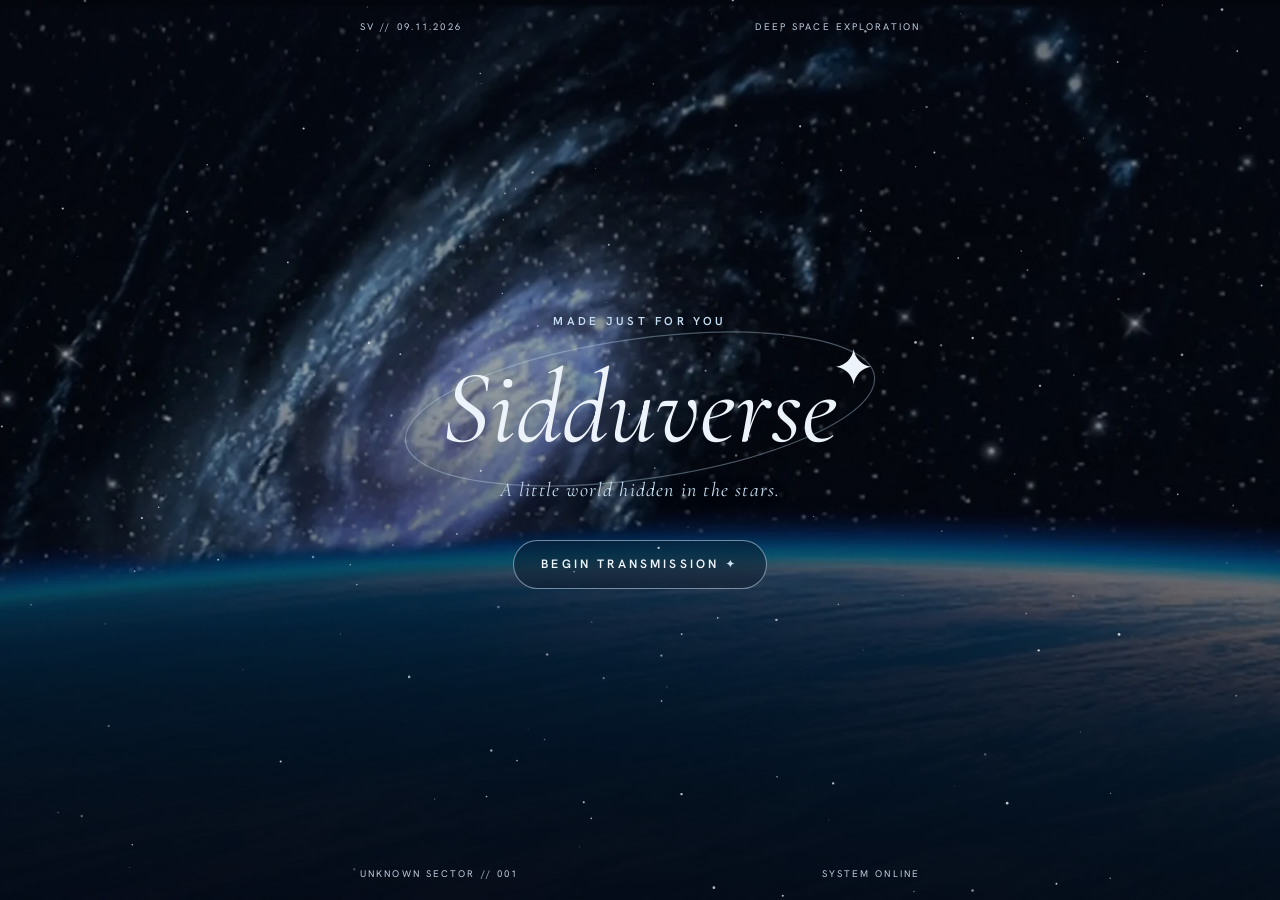
==== commit c1454d41: "Add files via upload" ====
--- a/index.html
+++ b/index.html
@@ -9,6 +9,7 @@
 <link rel="preconnect" href="https://fonts.gstatic.com" crossorigin>
 <link href="https://fonts.googleapis.com/css2?family=Cormorant+Garamond:ital,wght@0,500;1,400;1,500&family=Hanken+Grotesk:wght@400;600&display=swap" rel="stylesheet">
 <link rel="stylesheet" href="style.css">
+<link rel="stylesheet" href="finale.css">
 </head>
 <body>
 <canvas id="stars" aria-hidden="true"></canvas>
@@ -79,5 +80,6 @@
 </section>
 
 <script src="script.js"></script>
+<script src="finale.js"></script>
 </body>
 </html>
--- a/style.css
+++ b/style.css
@@ -1,766 +1,91 @@
-/* ========================================= SIDDUVERSE — COSMIC EXPLORATION Cinematic atmosphere + refined mission UI Compatible with the existing index.html ========================================= */
+:root{--navy:#030712;--deep:#071426;--violet:#8B79C9;--ice:#C6DFF2;--gold:#C5AE82;--text:#EDF3FA;--mute:#B9C6D8;--serif:"Cormorant Garamond",Georgia,serif;--sans:"Hanken Grotesk",system-ui,sans-serif;--px:max(28px,calc((100vw - 560px)/2))}
+*{box-sizing:border-box;margin:0}
+html,body{height:100%;overflow:hidden;background:var(--navy);color:var(--text);font-family:var(--sans);-webkit-tap-highlight-color:transparent}
+#stars{position:fixed;inset:0;width:100%;height:100%;z-index:5;pointer-events:none}
+body::after{content:"";position:fixed;inset:0;z-index:6;pointer-events:none;opacity:.09;mix-blend-mode:overlay;background-image:url("data:image/svg+xml;utf8,%3Csvg xmlns='http://www.w3.org/2000/svg' width='180' height='180'%3E%3Cfilter id='n'%3E%3CfeTurbulence type='fractalNoise' baseFrequency='.85' numOctaves='2' stitchTiles='stitch'/%3E%3CfeColorMatrix type='saturate' values='0'/%3E%3C/filter%3E%3Crect width='100%25' height='100%25' filter='url(%23n)'/%3E%3C/svg%3E")}
 
-:root {
-  --space: #030711;
-  --navy: #081426;
-  --navy-soft: #0d1d32;
-  --blue: #9fc5e8;
-  --ice: #d8e9f7;
-  --violet: #8d80c4;
-  --gold: #c7b18a;
-  --white: #eef4fb;
-  --muted: #a4b2c4;
-  --line: rgba(177, 207, 235, 0.19);
-  --panel: rgba(8, 19, 35, 0.72);
-}
+.screen{position:fixed;inset:0;z-index:1;display:flex;flex-direction:column;justify-content:center;padding:max(28px,env(safe-area-inset-top)) var(--px) max(28px,env(safe-area-inset-bottom));overflow-y:auto;opacity:0;visibility:hidden;transition:opacity .9s ease,visibility .9s}
+.screen.on{opacity:1;visibility:visible}
+.screen.top{justify-content:flex-start;padding-top:max(44px,env(safe-area-inset-top))}
+.screen.center{align-items:center;text-align:center}
+.screen.center .btn{align-self:center}
 
-* {
-  margin: 0;
-  padding: 0;
-  box-sizing: border-box;
-}
+/* Photographic background: landscape for laptops, portrait on phones (landscape stays underneath as a fallback) */
+.bg{position:fixed;inset:0;z-index:-1;background-color:var(--navy);background-image:var(--img);background-position:var(--pos,50% 50%);background-size:cover;background-repeat:no-repeat;filter:var(--f,none)}
+@media (orientation:portrait){.bg{background-image:var(--imgp,var(--img));background-position:var(--posp,50% 50%)}}
+.bg::after{content:"";position:absolute;inset:0;z-index:1;background:var(--hue,transparent);opacity:var(--tint,0);mix-blend-mode:color}
+.bg::before{content:"";position:absolute;inset:0;z-index:2;background:linear-gradient(180deg,rgba(3,7,18,.62),rgba(3,7,18,.4) 40%,rgba(3,7,18,.85))}
+.b-opening{--img:url(bg-opening.webp);--imgp:url(bg-opening-p.webp),url(bg-opening.webp);--pos:32% 60%;--posp:32% 60%}
+.b-welcome{--img:url(bg-opening.webp);--imgp:url(bg-opening-p.webp),url(bg-opening.webp);--pos:36% 0%;--posp:36% 0%;--tint:.15;--hue:#1b2a6b;--f:brightness(.55)}
+.b-galaxy{--img:radial-gradient(120% 55% at 15% 0%,#142a58,transparent 62%),radial-gradient(90% 50% at 95% 45%,#241a5a,transparent 60%)}
+.b-origin{--img:url(bg-origin.webp);--imgp:url(bg-origin-p.webp),url(bg-origin.webp);--tint:.6;--hue:#2c4a7a}
+.b-echo{--img:url(bg-echo.webp);--imgp:url(bg-echo-p.webp),url(bg-echo.webp);--tint:.45;--hue:#5a3fa0}
+.b-unknown{--img:url(bg-unknown.webp);--imgp:url(bg-unknown-p.webp),url(bg-unknown.webp);--tint:.2;--hue:#1c3a6e}
+.b-signal{--img:url(bg-signal.webp);--imgp:url(bg-signal-p.webp),url(bg-signal.webp);--tint:.15;--hue:#3b3f8a}
+.b-nova{--img:url(bg-nova.webp);--imgp:url(bg-nova-p.webp),url(bg-nova.webp);--pos:62% 20%;--posp:62% 20%}
+.b-final{--f:brightness(1.1)}
 
-html {
-  min-height: 100%;
-  background: var(--space);
-  scroll-behavior: smooth;
-}
+/* Type */
+.kick{font-size:.72rem;font-weight:600;letter-spacing:.3em;text-transform:uppercase;color:var(--ice);line-height:1.8}
+h2{font-family:var(--serif);font-weight:500;font-size:clamp(2.7rem,14vw,4.6rem);letter-spacing:.06em;line-height:1.05;margin:.9rem 0 1.3rem}
+h2.sm{font-size:clamp(1.9rem,9vw,2.6rem);margin:.6rem 0 0}
+p{font-size:1.02rem;line-height:1.75;color:var(--mute);max-width:34rem;text-shadow:0 1px 14px rgba(3,7,18,.85)}
+.hero{position:relative;margin:1.4rem 0 .6rem}
+.t-hero{font-family:var(--serif);font-style:italic;font-weight:400;font-size:clamp(3.4rem,18vw,6.5rem);line-height:1.05;position:relative;animation:rise 2.4s ease both}
+.tag{font-family:var(--serif);font-style:italic;font-size:1.25rem;letter-spacing:.06em;color:var(--ice)}
+.orbit{position:absolute;left:50%;top:50%;width:122%;max-width:none;transform:translate(-50%,-50%) rotate(-8deg);pointer-events:none}
+.star{position:absolute;top:-.05em;right:-.32em;width:.34em;height:.34em}
+@keyframes rise{from{opacity:0;letter-spacing:.14em;filter:blur(8px)}to{opacity:1;letter-spacing:0;filter:none}}
 
-body {
-  min-height: 100vh;
-  overflow-x: hidden;
-  background: var(--space);
-  color: var(--white);
-  font-family: "Segoe UI", Arial, sans-serif;
-  letter-spacing: 0.025em;
-}
+.corner{position:absolute;font-size:.6rem;letter-spacing:.22em;color:var(--mute)}
+.corner.t{top:max(20px,env(safe-area-inset-top))}.corner.b{bottom:max(20px,env(safe-area-inset-bottom))}
+.corner.l{left:var(--px)}.corner.r{right:var(--px)}
 
-button {
-  font: inherit;
-}
+.btn{align-self:flex-start;margin-top:2rem;min-height:48px;padding:.95rem 1.7rem;border:1px solid rgba(198,223,242,.55);border-radius:999px;background:rgba(7,20,38,.45);-webkit-backdrop-filter:blur(6px);backdrop-filter:blur(6px);color:var(--text);font:600 .76rem var(--sans);letter-spacing:.26em;text-transform:uppercase;cursor:pointer;transition:box-shadow .3s,border-color .3s}
+.btn::after{content:" \2726";color:var(--ice)}
+.btn:hover{border-color:var(--ice);box-shadow:0 0 22px rgba(139,121,201,.55)}
+.btn:focus-visible,.back:focus-visible,.card:focus-visible{outline:2px solid var(--ice);outline-offset:3px}
+.back{position:absolute;top:max(18px,env(safe-area-inset-top));left:var(--px);min-height:44px;background:none;border:0;color:var(--ice);font:600 .72rem var(--sans);letter-spacing:.3em;text-transform:uppercase;cursor:pointer}
+.screen#world,.screen#nova,.screen#final{padding-top:max(80px,env(safe-area-inset-top))}
 
-/* ========================================= SHARED DEEP-SPACE ENVIRONMENT ========================================= */
+/* Galaxy map */
+.gh{display:grid;grid-template-columns:1fr auto;align-items:end;column-gap:1rem;margin-bottom:1rem}
+.gh>div:first-child{display:contents}
+.gh .kick{grid-column:1/-1}
+.count-wrap{text-align:right}
+.count-wrap small{font-size:.62rem;letter-spacing:.26em;color:var(--mute)}
+#count{font:500 1.7rem var(--serif);letter-spacing:.06em;white-space:nowrap}
+.worlds{display:grid;gap:14px;margin:1.6rem 0}
+.card{display:flex;align-items:center;gap:1rem;width:100%;padding:1.1rem;border:1px solid rgba(198,223,242,.2);border-radius:14px;background:rgba(7,20,38,.55);-webkit-backdrop-filter:blur(8px);backdrop-filter:blur(8px);color:inherit;font:inherit;text-align:left;cursor:pointer;transition:border-color .3s}
+.card:hover{border-color:rgba(198,223,242,.5)}
+.card small{font-size:.6rem;font-weight:600;letter-spacing:.18em;color:var(--ice)}
+.card strong{display:block;font:500 1.6rem var(--serif);letter-spacing:.14em;margin:.15rem 0}
+.card span{font-size:.9rem;color:var(--mute)}
+.orb{flex:none;width:64px;height:64px;border-radius:50%;background-image:var(--img);background-size:320%;background-position:var(--op,50% 50%);box-shadow:inset -12px -9px 20px rgba(3,7,18,.85),inset 3px 2px 9px rgba(198,223,242,.3),0 0 22px var(--glow,rgba(140,170,230,.3))}
+.o-origin{--img:url(bg-origin.webp);--op:50% 85%;--glow:rgba(130,170,230,.35)}
+.o-echo{--img:url(bg-echo.webp);--op:55% 90%;--glow:rgba(190,120,210,.35)}
+.o-unknown{--img:url(bg-unknown.webp);--op:50% 80%;--glow:rgba(110,150,200,.3)}
+.o-signal{--img:url(bg-signal.webp);--op:50% 85%;--glow:rgba(197,174,130,.35)}
+.o-nova{--img:url(bg-nova.webp);--op:90% 6%;--glow:rgba(150,190,255,.45)}
+.card.done{border-color:rgba(139,121,201,.55)}
+.card.lock{opacity:.55;cursor:not-allowed}
+.card.lock .orb{filter:grayscale(.8) brightness(.55)}
+.card.open{animation:unlock 2.4s ease 1 both;border-color:rgba(198,223,242,.6)}
+.card.nope{animation:nope .4s}
+@keyframes unlock{0%{box-shadow:0 0 0 rgba(139,121,201,0)}40%{box-shadow:0 0 42px rgba(139,121,201,.9)}100%{box-shadow:0 0 18px rgba(139,121,201,.35)}}
+@keyframes nope{25%{transform:translateX(-6px)}75%{transform:translateX(6px)}}
+.foot{display:flex;justify-content:space-between;gap:.8rem;margin-top:auto;padding-top:1rem;font-size:.55rem;letter-spacing:.14em;white-space:nowrap;color:var(--mute);opacity:.75}
 
-.space-background {
-  position: fixed;
-  inset: 0;
-  z-index: 0;
-  overflow: hidden;
-  pointer-events: none;
-  background: radial-gradient(
-      ellipse at 16% 27%,
-      rgba(35, 75, 119, 0.24),
-      transparent 42%
-    ),
-    radial-gradient(
-      ellipse at 82% 20%,
-      rgba(76, 58, 117, 0.19),
-      transparent 39%
-    ),
-    radial-gradient(ellipse at 55% 83%, rgba(21, 48, 79, 0.18), transparent 45%),
-    linear-gradient(155deg, #09172b 0%, #050c1b 48%, #02050d 100%);
-}
+/* World + finale */
+.got p{color:var(--ice);margin-top:2rem;font-family:var(--serif);font-style:italic;font-size:1.3rem}
+.got .btn{margin-top:1rem}
+.msg{margin-top:1.8rem;padding:.4rem 0 .4rem 1.2rem;border-left:1px solid var(--violet);max-width:30rem;opacity:0;transform:translateY(8px);transition:opacity 1s,transform 1s}
+.msg p{font-family:var(--serif);font-size:1.3rem;line-height:1.6;color:var(--text)}
+.msg.show{opacity:1;transform:none}
+.sig{margin-top:1.6rem;font:italic 400 1.1rem var(--serif);letter-spacing:.3em;color:var(--ice);opacity:0;transition:opacity 1.4s .9s}
+.msg.show+.sig{opacity:.9}
+.shoot{position:absolute;left:14%;top:15%;width:130px;height:1px;background:linear-gradient(90deg,transparent,#fff);opacity:0;pointer-events:none;z-index:6}
+.shoot.go{animation:shoot 1.3s ease-out}
+@keyframes shoot{from{opacity:1;transform:rotate(24deg) translateX(0)}to{opacity:0;transform:rotate(24deg) translateX(280px)}}
 
-/* Broad, soft nebula clouds */
-.space-background::before {
-  content: "";
-  position: absolute;
-  inset: -22%;
-  background: radial-gradient(
-      ellipse at 19% 34%,
-      rgba(58, 111, 158, 0.25),
-      transparent 25%
-    ),
-    radial-gradient(
-      ellipse at 36% 25%,
-      rgba(104, 78, 151, 0.2),
-      transparent 24%
-    ),
-    radial-gradient(
-      ellipse at 75% 39%,
-      rgba(54, 86, 139, 0.21),
-      transparent 28%
-    ),
-    radial-gradient(
-      ellipse at 62% 72%,
-      rgba(105, 66, 132, 0.14),
-      transparent 27%
-    );
-  filter: blur(48px);
-  animation: nebulaDrift 48s ease-in-out infinite alternate;
-}
-
-.star-layer {
-  position: absolute;
-  inset: 0;
-  z-index: 2;
-  opacity: 0.78;
-  background-image: radial-gradient(1px 1px at 8% 14%, #fff 98%, transparent),
-    radial-gradient(2px 2px at 21% 32%, #d7e9ff 98%, transparent),
-    radial-gradient(1px 1px at 34% 9%, #fff 98%, transparent),
-    radial-gradient(2px 2px at 48% 25%, #c9dafa 98%, transparent),
-    radial-gradient(1px 1px at 62% 13%, #fff 98%, transparent),
-    radial-gradient(2px 2px at 77% 36%, #e4d9ff 98%, transparent),
-    radial-gradient(1px 1px at 91% 17%, #fff 98%, transparent),
-    radial-gradient(1px 1px at 14% 67%, #d9e9ff 98%, transparent),
-    radial-gradient(2px 2px at 42% 59%, #fff 98%, transparent),
-    radial-gradient(1px 1px at 68% 73%, #dceaff 98%, transparent),
-    radial-gradient(1px 1px at 88% 64%, #fff 98%, transparent);
-  background-size: 390px 340px;
-  animation: starDrift 125s linear infinite;
-}
-
-.star-layer::before {
-  content: "";
-  position: absolute;
-  inset: 0;
-  background-image: radial-gradient(1px 1px at 12% 24%, white 98%, transparent),
-    radial-gradient(1px 1px at 28% 81%, white 98%, transparent),
-    radial-gradient(1px 1px at 54% 47%, white 98%, transparent),
-    radial-gradient(1px 1px at 72% 18%, white 98%, transparent),
-    radial-gradient(1px 1px at 95% 55%, white 98%, transparent);
-  background-size: 170px 190px;
-  opacity: 0.38;
-}
-
-.star-layer::after {
-  content: "";
-  position: absolute;
-  inset: 0;
-  background: radial-gradient(
-      3px 3px at 24% 28%,
-      rgba(220, 239, 255, 0.88),
-      transparent 72%
-    ),
-    radial-gradient(
-      3px 3px at 73% 22%,
-      rgba(220, 239, 255, 0.78),
-      transparent 72%
-    ),
-    radial-gradient(
-      2px 2px at 86% 49%,
-      rgba(255, 232, 205, 0.72),
-      transparent 72%
-    );
-}
-
-.nebula {
-  position: absolute;
-  z-index: 1;
-  width: 66vw;
-  height: 48vw;
-  max-width: 850px;
-  max-height: 590px;
-  border-radius: 50%;
-  filter: blur(62px);
-  opacity: 0.25;
-  mix-blend-mode: screen;
-  animation: cloudFlow 38s ease-in-out infinite alternate;
-}
-
-.nebula-one {
-  top: 1%;
-  left: -20%;
-  background: radial-gradient(
-      ellipse at 35% 45%,
-      rgba(79, 126, 178, 0.8),
-      transparent 36%
-    ),
-    radial-gradient(
-      ellipse at 62% 50%,
-      rgba(103, 76, 159, 0.62),
-      transparent 44%
-    );
-}
-
-.nebula-two {
-  top: 23%;
-  right: -22%;
-  background: radial-gradient(
-      ellipse at 38% 48%,
-      rgba(75, 99, 165, 0.72),
-      transparent 38%
-    ),
-    radial-gradient(
-      ellipse at 65% 55%,
-      rgba(125, 76, 145, 0.52),
-      transparent 46%
-    );
-  animation-delay: -17s;
-}
-
-/* A curved horizon belongs ONLY to the opening screen. :has() is supported by current Android Chrome. */
-body:has(#intro:not(.hidden)) .space-background::after {
-  content: "";
-  position: absolute;
-  z-index: 1;
-  left: -28%;
-  bottom: -31%;
-  width: 156%;
-  height: 58%;
-  border-radius: 50% 50% 0 0 / 25% 25% 0 0;
-  background: radial-gradient(
-      ellipse at 50% 0%,
-      rgba(166, 197, 222, 0.22),
-      transparent 12%
-    ),
-    radial-gradient(ellipse at 50% 7%, rgba(70, 111, 151, 0.3), transparent 36%),
-    radial-gradient(ellipse at 50% 28%, rgba(31, 57, 84, 0.92), transparent 62%),
-    linear-gradient(180deg, #152a42 0%, #0a1729 45%, #050b16 100%);
-  box-shadow: 0 -2px 8px rgba(193, 220, 242, 0.28),
-    0 -16px 55px rgba(90, 143, 190, 0.19),
-    inset 0 18px 42px rgba(155, 190, 220, 0.07);
-  opacity: 0.92;
-}
-
-/* ========================================= APPLICATION / SCREEN LAYOUT ========================================= */
-
-#app {
-  position: relative;
-  z-index: 5;
-  min-height: 100vh;
-}
-
-.screen {
-  position: relative;
-  min-height: 100vh;
-  width: 100%;
-  padding: 34px 7%;
-  display: flex;
-  flex-direction: column;
-  justify-content: center;
-  animation: screenReveal 0.85s ease both;
-}
-
-.hidden {
-  display: none !important;
-}
-
-/* ========================================= OPENING SCREEN ========================================= */
-
-.intro-screen {
-  align-items: center;
-  text-align: center;
-  isolation: isolate;
-}
-
-.intro-top,
-.intro-bottom {
-  position: absolute;
-  z-index: 3;
-  left: 7%;
-  right: 7%;
-  display: flex;
-  justify-content: space-between;
-  gap: 14px;
-  color: rgba(204, 222, 240, 0.62);
-  font-size: 9px;
-  letter-spacing: 0.19em;
-}
-
-.intro-top {
-  top: 38px;
-}
-.intro-bottom {
-  bottom: 35px;
-}
-
-.intro-content {
-  position: relative;
-  z-index: 3;
-  width: min(100%, 780px);
-  padding: 55px 0;
-}
-
-.eyebrow {
-  color: var(--blue);
-  font-size: 10px;
-  letter-spacing: 0.3em;
-  line-height: 1.8;
-  margin-bottom: 20px;
-}
-
-.intro-content h1 {
-  font-family: Georgia, "Times New Roman", serif;
-  font-size: clamp(48px, 10vw, 100px);
-  font-weight: 400;
-  letter-spacing: 0.12em;
-  line-height: 1.2;
-  color: #edf4fc;
-  text-shadow: 0 0 38px rgba(131, 178, 226, 0.28);
-}
-
-.intro-content h1 span {
-  color: #a9c5e1;
-}
-
-.intro-subtitle {
-  margin-top: 20px;
-  color: rgba(222, 232, 245, 0.82);
-  font-family: Georgia, "Times New Roman", serif;
-  font-size: clamp(14px, 2vw, 19px);
-  font-style: italic;
-  letter-spacing: 0.04em;
-}
-
-.primary-button {
-  margin-top: 42px;
-  min-width: 210px;
-  padding: 16px 25px;
-  border: 1px solid rgba(176, 211, 239, 0.48);
-  border-radius: 2px;
-  color: var(--white);
-  background: rgba(11, 28, 49, 0.52);
-  backdrop-filter: blur(12px);
-  -webkit-backdrop-filter: blur(12px);
-  cursor: pointer;
-  font-size: 10px;
-  letter-spacing: 0.2em;
-  transition: background 0.3s ease, border-color 0.3s ease, box-shadow 0.3s ease,
-    transform 0.3s ease;
-}
-
-.primary-button span {
-  margin-left: 16px;
-  color: var(--blue);
-}
-
-.primary-button:hover {
-  background: rgba(76, 112, 153, 0.24);
-  border-color: var(--ice);
-  box-shadow: 0 0 28px rgba(105, 164, 215, 0.16);
-  transform: translateY(-3px);
-}
-
-/* ========================================= WELCOME / MISSION BRIEFING ========================================= */
-
-.welcome-screen {
-  align-items: flex-start;
-  justify-content: center;
-  padding-left: 12%;
-}
-
-.welcome-content {
-  max-width: 600px;
-}
-
-.welcome-content h2 {
-  font-family: Georgia, "Times New Roman", serif;
-  font-weight: 400;
-  font-size: clamp(40px, 7vw, 75px);
-  line-height: 1.12;
-  letter-spacing: 0.07em;
-}
-
-.welcome-content h2 span {
-  color: var(--blue);
-}
-
-.welcome-content > p:not(.eyebrow) {
-  max-width: 470px;
-  margin-top: 24px;
-  color: var(--muted);
-  font-size: 14px;
-  line-height: 2;
-}
-
-.coordinates {
-  position: absolute;
-  right: 7%;
-  bottom: 38px;
-  color: rgba(185, 209, 231, 0.5);
-  font-size: 9px;
-  letter-spacing: 0.18em;
-}
-
-/* ========================================= GALAXY MAP ========================================= */
-
-.universe-screen {
-  justify-content: flex-start;
-  padding-top: 55px;
-  padding-bottom: 55px;
-}
-
-.map-header {
-  display: flex;
-  justify-content: space-between;
-  align-items: flex-end;
-  gap: 20px;
-}
-
-.map-header h2 {
-  font-family: Georgia, "Times New Roman", serif;
-  font-size: clamp(25px, 4vw, 42px);
-  font-weight: 400;
-  letter-spacing: 0.1em;
-}
-
-.map-header h2 span {
-  color: var(--blue);
-}
-
-.progress {
-  text-align: right;
-  color: var(--muted);
-  font-size: 9px;
-  letter-spacing: 0.15em;
-}
-
-.progress strong {
-  display: block;
-  margin-top: 8px;
-  color: var(--ice);
-  font-size: 20px;
-  font-weight: 400;
-}
-
-.map-description {
-  margin-top: 18px;
-  color: var(--muted);
-  font-size: 13px;
-  line-height: 1.7;
-}
-
-.galaxy-map {
-  display: grid;
-  grid-template-columns: repeat(2, minmax(0, 1fr));
-  gap: 15px;
-  margin-top: 38px;
-}
-
-.planet-card {
-  min-height: 145px;
-  display: flex;
-  align-items: center;
-  gap: 18px;
-  padding: 20px;
-  position: relative;
-  overflow: hidden;
-  border: 1px solid var(--line);
-  background: linear-gradient(
-    120deg,
-    rgba(18, 39, 63, 0.78),
-    rgba(5, 13, 27, 0.76)
-  );
-  color: var(--white);
-  text-align: left;
-  cursor: pointer;
-  transition: transform 0.35s ease, border-color 0.35s ease,
-    background 0.35s ease;
-}
-
-.planet-card::before {
-  content: "";
-  position: absolute;
-  inset: 0;
-  background: linear-gradient(
-    110deg,
-    rgba(139, 177, 211, 0.055),
-    transparent 52%
-  );
-  pointer-events: none;
-}
-
-.planet-card:hover {
-  transform: translateY(-4px);
-  border-color: rgba(159, 199, 233, 0.55);
-  background: rgba(30, 56, 83, 0.78);
-}
-
-.planet-visual {
-  flex: 0 0 76px;
-  width: 76px;
-  height: 76px;
-  border-radius: 50%;
-  position: relative;
-  box-shadow: inset -15px -9px 22px rgba(0, 0, 0, 0.55),
-    0 0 22px rgba(112, 151, 190, 0.08);
-}
-
-.planet-origin {
-  background: radial-gradient(
-    circle at 32% 28%,
-    #b0afc4,
-    #626783 45%,
-    #171e35 80%
-  );
-}
-.planet-echo {
-  background: radial-gradient(
-    circle at 30% 25%,
-    #c3a6a8,
-    #79596f 48%,
-    #241d35 82%
-  );
-}
-.planet-unknown {
-  background: radial-gradient(
-    circle at 32% 26%,
-    #a9c5c8,
-    #4a7487 48%,
-    #14283c 83%
-  );
-}
-.planet-signal {
-  background: radial-gradient(
-    circle at 32% 26%,
-    #ddc19a,
-    #92745f 48%,
-    #322b36 82%
-  );
-}
-.planet-nova {
-  background: radial-gradient(
-    circle at 32% 26%,
-    #d0dfef,
-    #7188b5 48%,
-    #20294b 82%
-  );
-}
-
-.planet-info {
-  display: flex;
-  flex-direction: column;
-  gap: 7px;
-  position: relative;
-  z-index: 1;
-}
-
-.planet-number {
-  color: var(--blue);
-  font-size: 8px;
-  letter-spacing: 0.18em;
-}
-.planet-info strong {
-  font-family: Georgia, serif;
-  font-size: 19px;
-  font-weight: 400;
-  letter-spacing: 0.12em;
-}
-.planet-info small {
-  color: var(--muted);
-  font-size: 11px;
-  line-height: 1.5;
-}
-.planet-arrow,
-.lock-symbol {
-  position: absolute;
-  right: 18px;
-  top: 18px;
-  color: var(--blue);
-}
-.locked {
-  opacity: 0.6;
-  cursor: not-allowed;
-}
-
-.map-footer {
-  display: flex;
-  justify-content: space-between;
-  gap: 12px;
-  margin-top: auto;
-  padding-top: 40px;
-  color: rgba(179, 201, 222, 0.48);
-  font-size: 9px;
-  letter-spacing: 0.16em;
-}
-
-/* ========================================= PLANET DETAIL SCREEN ========================================= */
-
-.planet-screen {
-  align-items: flex-start;
-  justify-content: center;
-  padding-left: 12%;
-}
-
-.back-button {
-  position: absolute;
-  top: 35px;
-  left: 7%;
-  border: 0;
-  background: transparent;
-  color: var(--blue);
-  cursor: pointer;
-  font-size: 10px;
-  letter-spacing: 0.18em;
-}
-
-.planet-screen h2 {
-  font-family: Georgia, "Times New Roman", serif;
-  font-size: clamp(42px, 8vw, 76px);
-  font-weight: 400;
-  letter-spacing: 0.1em;
-}
-
-.planet-screen > p:not(.eyebrow) {
-  max-width: 520px;
-  margin-top: 22px;
-  color: var(--muted);
-  line-height: 1.9;
-  font-size: 14px;
-}
-
-/* ========================================= MOTION ========================================= */
-
-@keyframes starDrift {
-  from {
-    transform: translate3d(0, 0, 0);
-  }
-  to {
-    transform: translate3d(-70px, 45px, 0);
-  }
-}
-
-@keyframes nebulaDrift {
-  from {
-    transform: translate3d(-2%, 0, 0) scale(1);
-  }
-  to {
-    transform: translate3d(2%, 2%, 0) scale(1.08);
-  }
-}
-
-@keyframes cloudFlow {
-  from {
-    transform: translate3d(-2%, 0, 0) scale(1);
-  }
-  to {
-    transform: translate3d(4%, 3%, 0) scale(1.12);
-  }
-}
-
-@keyframes screenReveal {
-  from {
-    opacity: 0;
-    transform: translateY(12px);
-  }
-  to {
-    opacity: 1;
-    transform: translateY(0);
-  }
-}
-
-/* ========================================= MOBILE LAYOUT ========================================= */
-
-@media (max-width: 650px) {
-  .screen {
-    padding: 28px 7%;
-  }
-
-  .intro-top,
-  .intro-bottom {
-    left: 7%;
-    right: 7%;
-    font-size: 7px;
-    letter-spacing: 0.12em;
-  }
-
-  .intro-top {
-    top: 25px;
-  }
-  .intro-bottom {
-    bottom: 24px;
-  }
-  .intro-content {
-    padding: 30px 0;
-  }
-
-  .intro-content h1 {
-    font-size: clamp(38px, 10vw, 58px);
-    letter-spacing: 0.08em;
-  }
-
-  .intro-subtitle {
-    font-size: 13px;
-    line-height: 1.7;
-  }
-
-  .primary-button {
-    min-width: 190px;
-    padding: 15px 18px;
-    font-size: 9px;
-  }
-
-  body:has(#intro:not(.hidden)) .space-background::after {
-    bottom: -36%;
-    height: 55%;
-    width: 180%;
-    left: -40%;
-  }
-
-  .welcome-screen,
-  .planet-screen {
-    padding-left: 9%;
-  }
-  .welcome-content h2 {
-    font-size: 44px;
-  }
-  .welcome-content > p:not(.eyebrow) {
-    font-size: 13px;
-    line-height: 1.9;
-  }
-
-  .map-header {
-    align-items: flex-start;
-  }
-  .map-header h2 {
-    font-size: 23px;
-  }
-  .galaxy-map {
-    grid-template-columns: 1fr;
-    gap: 11px;
-    margin-top: 28px;
-  }
-  .planet-card {
-    min-height: 112px;
-    padding: 15px;
-  }
-  .planet-visual {
-    flex-basis: 64px;
-    width: 64px;
-    height: 64px;
-  }
-  .planet-info strong {
-    font-size: 17px;
-  }
-  .planet-info small {
-    max-width: 190px;
-  }
-  .map-footer {
-    font-size: 7px;
-    letter-spacing: 0.1em;
-  }
-  .coordinates {
-    font-size: 7px;
-  }
-}
-
-@media (max-width: 360px) {
-  .intro-top,
-  .intro-bottom {
-    font-size: 6px;
-  }
-  .intro-content h1 {
-    font-size: 36px;
-  }
-  .map-header h2 {
-    font-size: 20px;
-  }
-  .planet-card {
-    gap: 13px;
-  }
-  .planet-info small {
-    font-size: 10px;
-  }
-}
-
-/* Respect reduced-motion preferences */
-@media (prefers-reduced-motion: reduce) {
-  *,
-  *::before,
-  *::after {
-    animation-duration: 0.01ms !important;
-    animation-iteration-count: 1 !important;
-    scroll-behavior: auto !important;
-  }
-}
+@media (prefers-reduced-motion:reduce){.t-hero,.card.open,.card.nope{animation:none}.shoot{display:none}*{transition-duration:.01ms!important}}
--- a/finale.css
+++ b/finale.css
@@ -0,0 +1,30 @@
+.fin{display:flex;flex-direction:column;align-items:center;text-align:center;gap:1.2rem;padding:1rem 0}
+.fin .btn{align-self:center}
+.name{display:flex;gap:.12em;font:italic 400 clamp(3.4rem,18vw,6rem)/1 var(--serif);letter-spacing:.04em}
+.name span{opacity:0;transform:translateY(14px) scale(.96);filter:blur(6px);transition:opacity 1.2s,transform 1.2s,filter 1.2s}
+.name span.on{opacity:1;transform:none;filter:none}
+.name .u.on{color:var(--ice);text-shadow:0 0 28px rgba(139,121,201,.95)}
+.cap{font-family:var(--serif);font-style:italic;font-size:1.35rem;color:var(--ice);min-height:4.2rem;max-width:26rem}
+.act{min-height:112px}
+.hold{position:relative;width:112px;height:112px;border-radius:50%;border:0;padding:0;cursor:pointer;background:conic-gradient(var(--ice) calc(var(--p,0)*360deg),rgba(198,223,242,.18) 0);touch-action:none;-webkit-user-select:none;user-select:none;-webkit-touch-callout:none;animation:pulse 2.4s ease-in-out infinite}
+.hold i{position:absolute;inset:6px;border-radius:50%;background:radial-gradient(circle,rgba(139,121,201,.6),#071426 72%);box-shadow:inset 0 0 18px rgba(198,223,242,.35)}
+.hold.go{animation:none;transform:scale(1.06)}
+@keyframes pulse{50%{box-shadow:0 0 34px rgba(139,121,201,.7)}}
+.flash{position:fixed;inset:0;z-index:20;pointer-events:none;background:radial-gradient(circle,#fff,#9fc4ff 45%,transparent 75%);animation:fl 1.6s ease-out forwards}
+@keyframes fl{0%{opacity:0}18%{opacity:1}100%{opacity:0}}
+#final .bg{transition:filter 3s}
+#final.quiet .bg{filter:brightness(.3)}
+.msg2{display:flex;flex-direction:column;gap:1.5rem;max-width:30rem}
+.fl{font-family:var(--serif);font-size:1.45rem;line-height:1.55;color:var(--text);opacity:0;transform:translateY(8px);transition:opacity 1.6s,transform 1.6s}
+.fl.on{opacity:1;transform:none}
+.fl.sg{font-style:italic;letter-spacing:.2em;color:var(--ice);font-size:1.15rem}
+.fl.tg{font-size:1.1rem;color:var(--ice)}
+.prom{display:flex;flex-direction:column;align-items:center;gap:.8rem;margin-top:1rem}
+.sealed{display:grid;gap:12px;width:100%;margin:.6rem 0}
+.sl{padding:1rem 1.1rem;border:1px solid rgba(198,223,242,.2);border-radius:14px;background:rgba(7,20,38,.55);text-align:left}
+.sl.op{border-color:rgba(139,121,201,.6)}
+.sl small{font-size:.6rem;font-weight:600;letter-spacing:.2em;color:var(--ice)}
+.sl p{margin-top:.4rem;font-size:.98rem}
+.sl.op p{color:var(--text);font-family:var(--serif);font-size:1.2rem}
+.starrow{color:var(--ice);letter-spacing:.2em;font-size:.95rem}
+@media (prefers-reduced-motion:reduce){.hold{animation:none}.flash{animation-duration:.01ms}}
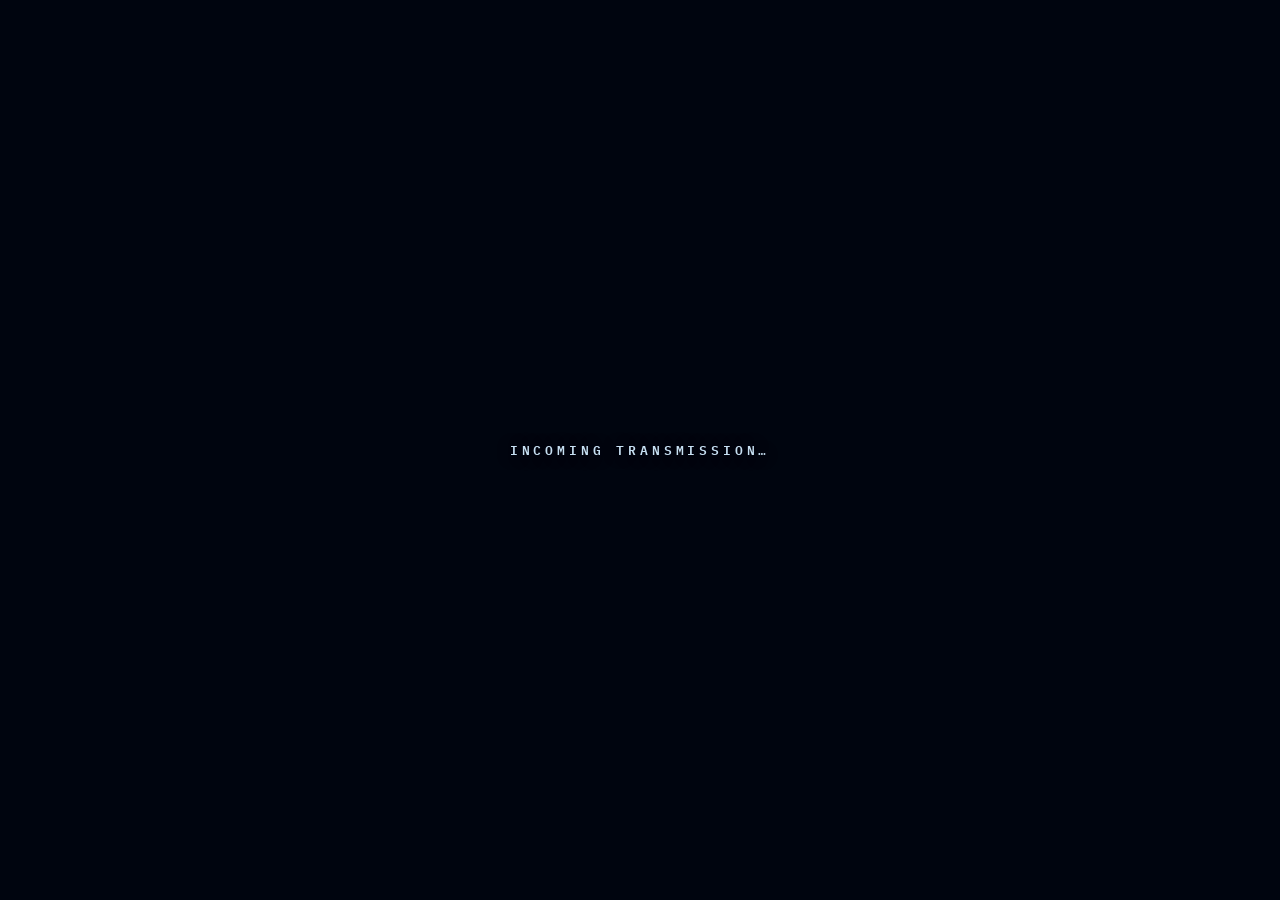
==== commit 1f39b50a: "Add files via upload" ====
--- a/index.html
+++ b/index.html
@@ -10,6 +10,7 @@
 <link href="https://fonts.googleapis.com/css2?family=Cormorant+Garamond:ital,wght@0,500;1,400;1,500&family=Hanken+Grotesk:wght@400;600&display=swap" rel="stylesheet">
 <link rel="stylesheet" href="style.css">
 <link rel="stylesheet" href="finale.css">
+<link rel="stylesheet" href="story.css">
 </head>
 <body>
 <canvas id="stars" aria-hidden="true"></canvas>
@@ -81,5 +82,6 @@
 
 <script src="script.js"></script>
 <script src="finale.js"></script>
+<script src="story.js"></script>
 </body>
 </html>
--- a/story.css
+++ b/story.css
@@ -0,0 +1,34 @@
+#intro{position:fixed;inset:0;z-index:30;background:#030712;display:grid;place-items:center;transition:opacity 1.3s}
+#intro.out{opacity:0;pointer-events:none}
+#intro canvas{position:absolute;inset:0;width:100%;height:100%}
+#intro p{position:relative;font:600 .8rem "IBM Plex Mono",monospace;letter-spacing:.3em;text-transform:uppercase;color:#C6DFF2;transition:opacity .8s}
+
+#juno{position:fixed;left:0;right:0;bottom:0;z-index:7;display:flex;align-items:flex-end;gap:.9rem;padding:2.5rem 1.2rem max(1.2rem,env(safe-area-inset-bottom));background:linear-gradient(0deg,rgba(3,7,18,.92),transparent);opacity:0;transform:translateY(20px);pointer-events:none;transition:opacity .6s,transform .6s}
+#juno.on{opacity:1;transform:none;pointer-events:auto}
+.jo{flex:none;width:54px;height:54px;border-radius:50%;background:radial-gradient(circle at 35% 30%,#C6DFF2,#8B79C9 55%,#2a2060);box-shadow:0 0 24px rgba(139,121,201,.8);display:flex;align-items:center;justify-content:center;gap:9px;animation:bob 3s ease-in-out infinite}
+.jo i{width:7px;height:11px;border-radius:50%;background:#071426;animation:blink 4.5s infinite}
+@keyframes bob{50%{transform:translateY(-6px)}}
+@keyframes blink{0%,94%,100%{transform:scaleY(1)}97%{transform:scaleY(.1)}}
+.jb{flex:1;padding:.8rem 1rem;border:1px solid rgba(198,223,242,.3);border-radius:14px 14px 14px 4px;background:rgba(7,20,38,.88);-webkit-backdrop-filter:blur(8px);backdrop-filter:blur(8px)}
+.jb p{font:400 .95rem/1.5 "IBM Plex Mono",monospace;color:#EDF3FA;text-shadow:none;max-width:none;min-height:1.5em}
+.jc{display:flex;flex-wrap:wrap;gap:8px;margin-top:.6rem}
+.jc:empty{display:none}
+.jc button{min-height:44px;padding:.6rem 1.1rem;border-radius:999px;border:1px solid #C6DFF2;background:rgba(139,121,201,.3);color:#EDF3FA;font:600 .8rem "Hanken Grotesk",system-ui,sans-serif;cursor:pointer}
+
+#crash canvas{position:fixed;inset:0;width:100%;height:100%;touch-action:none}
+body.shake{animation:shake .6s}
+@keyframes shake{20%{transform:translate(-10px,6px)}40%{transform:translate(9px,-8px)}60%{transform:translate(-7px,-4px)}80%{transform:translate(5px,6px)}}
+
+#origin2{font-family:"IBM Plex Mono",monospace;padding-bottom:220px}
+#origin2 h2{font-family:"IBM Plex Mono",monospace;font-weight:600;letter-spacing:.14em}
+.term{min-height:5.5rem;font-size:.82rem;color:#8fd3ff;line-height:1.8;text-shadow:0 1px 10px #030712}
+.zone{display:flex;flex-wrap:wrap;gap:14px;align-items:center;margin-top:1rem}
+.zone input{flex:1;min-width:160px;min-height:48px;padding:.7rem 1rem;border-radius:12px;border:1px solid #C6DFF2;background:rgba(7,20,38,.75);color:#EDF3FA;font:inherit;font-size:1rem}
+.zone .btn{margin-top:0}
+.spark{width:76px;height:76px;border:0;background:none;cursor:pointer;position:relative}
+.spark i{position:absolute;inset:22px;border-radius:50%;background:#ffb347;box-shadow:0 0 22px #ffb347;animation:spk 1.2s ease-in-out infinite}
+.spark.ok i{background:#6dffb2;box-shadow:0 0 22px #6dffb2;animation:none}
+@keyframes spk{50%{transform:scale(1.35);opacity:.7}}
+.frag{position:fixed;left:50%;top:55%;width:36px;height:36px;margin:-18px;border-radius:50%;z-index:9;background:radial-gradient(circle,#fff,#8B79C9 60%,transparent 72%);box-shadow:0 0 40px #8B79C9;animation:fly 2.2s ease-in forwards}
+@keyframes fly{0%{transform:scale(.4);opacity:0}25%{transform:scale(1.6);opacity:1}100%{transform:translate(120px,-48vh) scale(.4);opacity:0}}
+@media (prefers-reduced-motion:reduce){.jo,.jo i,.spark i,.frag,body.shake{animation:none}}
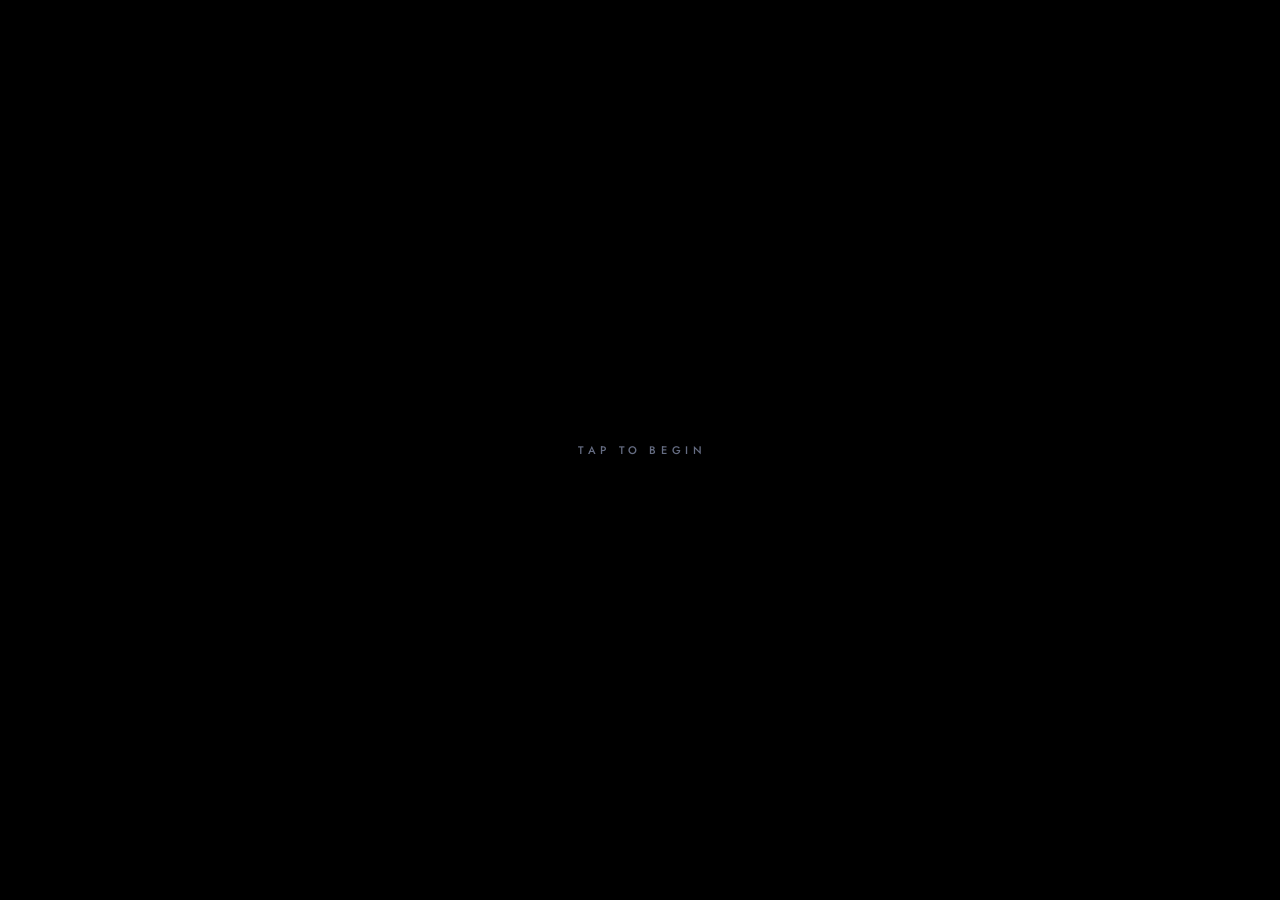
==== commit fb966bec: "Rename OPENING.html to index.html" ====
--- a/index.html
+++ b/index.html
@@ -1,87 +1,239 @@
 <!DOCTYPE html>
-<html lang="en">
-<head>
-<meta charset="utf-8">
+<html lang="en"><head><meta charset="utf-8">
 <meta name="viewport" content="width=device-width,initial-scale=1,viewport-fit=cover">
-<meta name="theme-color" content="#030712">
-<title>Sidduverse</title>
-<link rel="preconnect" href="https://fonts.googleapis.com">
-<link rel="preconnect" href="https://fonts.gstatic.com" crossorigin>
-<link href="https://fonts.googleapis.com/css2?family=Cormorant+Garamond:ital,wght@0,500;1,400;1,500&family=Hanken+Grotesk:wght@400;600&display=swap" rel="stylesheet">
-<link rel="stylesheet" href="style.css">
-<link rel="stylesheet" href="finale.css">
-<link rel="stylesheet" href="story.css">
-</head>
+<meta name="theme-color" content="#000000">
+<title>SIDDUVERSE</title>
+<link rel="stylesheet" href="https://fonts.googleapis.com/css2?family=Cormorant+Garamond:ital,wght@0,500;0,600;1,500&family=Jost:wght@400;500&display=swap">
+<style>
+*{box-sizing:border-box;-webkit-tap-highlight-color:transparent}
+html,body{margin:0;height:100%;background:#000;overflow:hidden;color:#e8eeff;font-family:Jost,system-ui,sans-serif;overscroll-behavior:none;-webkit-user-select:none;user-select:none}
+canvas{position:fixed;inset:0;width:100%;height:100%;display:block}
+#tscrim{position:fixed;inset:0;pointer-events:none;opacity:0;transition:opacity 2.4s;background:linear-gradient(to bottom,rgba(2,5,16,0) 38%,rgba(2,5,16,.55) 66%,rgba(2,5,16,.35) 100%)}
+#tscrim.on{opacity:1}
+#title{position:fixed;left:0;right:0;top:41%;transform:translateY(-50%);text-align:center;padding:0 5%;pointer-events:none;opacity:0;transition:opacity 3.2s ease,top 2.6s cubic-bezier(.45,0,.2,1)}
+#title.on{opacity:1}#title.up{top:14%}
+#title h1{margin:0;font:500 clamp(28px,8.4vw,74px) "Cormorant Garamond",Georgia,serif;letter-spacing:.3em;text-indent:.3em;white-space:nowrap;color:#f2f5ff;text-shadow:0 0 28px rgba(2,5,16,.95),0 2px 8px rgba(2,5,16,.9),0 0 46px rgba(150,170,255,.25)}
+#title p{margin:12px 0 0;font:italic 500 clamp(16px,4.4vw,23px) "Cormorant Garamond",Georgia,serif;letter-spacing:.04em;color:#cbd7ff;opacity:0;transition:opacity 2.8s ease 1.6s;text-shadow:0 0 18px rgba(2,5,16,.95),0 2px 6px rgba(2,5,16,.9)}
+#title.on p{opacity:1}
+#tx{position:fixed;left:0;right:0;top:58%;padding:0 9%;text-align:center;pointer-events:none;font:500 clamp(21px,5.6vw,32px)/1.45 "Cormorant Garamond",Georgia,serif;color:#f1f4ff;opacity:0;transition:opacity .7s ease;text-shadow:0 0 18px rgba(2,5,16,.95),0 2px 6px rgba(2,5,16,.9)}
+#tx.on{opacity:1}#tx.slow{transition:opacity .9s ease}#tx.name{letter-spacing:.04em;text-shadow:0 0 18px rgba(2,5,16,.95),0 2px 6px rgba(2,5,16,.9),0 0 30px rgba(170,190,255,.45)}
+#gate{position:fixed;left:0;right:0;top:50%;transform:translateY(-50%);text-align:center;font:500 11px Jost,sans-serif;letter-spacing:.42em;color:#b9c6ee;opacity:0;transition:opacity 1.6s;pointer-events:none;text-indent:.42em}
+#gate.on{opacity:.55}
+#begin{position:fixed;left:50%;bottom:calc(env(safe-area-inset-bottom,0px) + 11%);transform:translateX(-50%);padding:16px 30px;min-height:52px;border-radius:999px;border:1px solid rgba(200,214,255,.7);background:rgba(6,10,26,.55);backdrop-filter:blur(6px);-webkit-backdrop-filter:blur(6px);color:#e8eeff;font:500 13px Jost,sans-serif;letter-spacing:.3em;text-indent:.3em;white-space:nowrap;cursor:pointer;opacity:0;visibility:hidden;transition:opacity 1.8s,box-shadow .5s,visibility 0s 1.8s}
+#begin.on{opacity:1;visibility:visible;transition:opacity 1.8s,box-shadow .5s;box-shadow:0 0 30px rgba(150,170,255,.28)}
+#begin:hover{box-shadow:0 0 36px rgba(170,190,255,.45)}
+:focus-visible{outline:2px solid #9fb4ff;outline-offset:4px}
+#mute{position:fixed;top:calc(env(safe-area-inset-top,0px) + 14px);right:14px;z-index:5;width:40px;height:40px;border-radius:50%;border:1px solid rgba(160,185,230,.28);background:rgba(5,9,22,.45);color:rgba(223,230,242,.85);cursor:pointer;display:grid;place-items:center;padding:0;backdrop-filter:blur(6px);-webkit-backdrop-filter:blur(6px);opacity:0;transition:opacity 2s}
+#mute.on{opacity:1}
+#mute svg{width:19px;height:19px;fill:none;stroke:currentColor;stroke-width:1.4;stroke-linecap:round;stroke-linejoin:round}
+#mute .slash{display:none}#mute.off .slash{display:block}#mute.off .wave{display:none}
+#skip{position:fixed;top:calc(env(safe-area-inset-top,0px) + 14px);left:14px;z-index:5;height:40px;padding:0 14px;border-radius:20px;border:1px solid rgba(160,185,230,.25);background:rgba(5,9,22,.4);color:rgba(210,220,245,.75);font:500 10px Jost,sans-serif;letter-spacing:.26em;cursor:pointer;display:none}
+#skip.on{display:block}
+#orig{position:fixed;inset:0;width:100%;height:100%;border:0;background:#050b20;opacity:0;transition:opacity 2.2s ease;z-index:10;pointer-events:none}
+#orig.on{opacity:1;pointer-events:auto}
+@media (prefers-reduced-motion:reduce){#title{transition:opacity 1.2s ease,top 1s ease}}
+</style></head>
 <body>
-<canvas id="stars" aria-hidden="true"></canvas>
-
-<section class="screen center on" id="opening">
-  <div class="bg b-opening"></div><i class="shoot"></i>
-  <span class="corner t l">SV // 09.11.2026</span><span class="corner t r">DEEP SPACE EXPLORATION</span>
-  <p class="kick">An uncharted universe</p>
-  <div class="hero">
-    <svg class="orbit" viewBox="0 0 400 140" aria-hidden="true"><ellipse cx="200" cy="70" rx="196" ry="58" fill="none" stroke="#C6DFF2" stroke-opacity=".35" stroke-width="1"/></svg>
-    <h1 class="t-hero">Sidduverse<svg class="star" viewBox="0 0 20 20" aria-hidden="true"><path d="M10 0c.6 5.2 4.8 9.4 10 10-5.2.6-9.4 4.8-10 10-.6-5.2-4.8-9.4-10-10C5.2 9.4 9.4 5.2 10 0z" fill="#EDF3FA"/></svg></h1>
-  </div>
-  <p class="tag">Some worlds are waiting to be discovered.</p>
-  <button class="btn" data-go="welcome">Begin transmission</button>
-  <span class="corner b l">UNKNOWN SECTOR // 001</span><span class="corner b r">SYSTEM ONLINE</span>
-</section>
-
-<section class="screen" id="welcome">
-  <div class="bg b-welcome"></div>
-  <p class="kick">Transmission received</p>
-  <h2>Welcome,<br>Explorer.</h2>
-  <p>Beyond the familiar stars lies a universe waiting for you. Every world holds a secret. Every discovery brings you closer to the unknown.</p>
-  <button class="btn" data-go="galaxy">Explore the galaxy</button>
-</section>
-
-<section class="screen top" id="galaxy">
-  <div class="bg b-galaxy"></div>
-  <div class="gh">
-    <div><p class="kick">Exploration log // 001</p><h2 class="sm">The known universe</h2></div>
-    <div class="count-wrap"><small>FRAGMENTS</small><div id="count">00 / 04</div></div>
-  </div>
-  <p>Four worlds remain unexplored. One waits beyond them all.</p>
-  <div class="worlds" id="worlds"></div>
-  <div class="foot"><span>SIDDUVERSE EXPEDITION</span><span>ALL SYSTEMS NOMINAL</span></div>
-</section>
-
-<section class="screen" id="world">
-  <div class="bg"></div>
-  <button class="back" data-go="galaxy">&larr; Galaxy map</button>
-  <p class="kick" id="wkick"></p>
-  <h2 id="wtitle"></h2>
-  <p id="wtxt"></p>
-  <button class="btn" id="wbtn">Discover fragment</button>
-  <div class="got" id="wdone" hidden>
-    <p id="wgot"></p>
-    <button class="btn" data-go="galaxy">Return to galaxy map</button>
-  </div>
-</section>
-
-<section class="screen" id="nova">
-  <div class="bg b-nova"></div>
-  <button class="back" data-go="galaxy">&larr; Galaxy map</button>
-  <p class="kick">World 05 // Final destination</p>
-  <h2>NOVA</h2>
-  <p>You've reached the final destination. The universe has one last surprise waiting for you.</p>
-  <button class="btn" data-go="final">Enter the final world</button>
-</section>
-
-<section class="screen" id="final">
-  <div class="bg b-nova b-final"></div>
-  <button class="back" data-go="galaxy">&larr; Galaxy map</button>
-  <p class="kick">Mission complete // Birthday transmission</p>
-  <h2>Happy<br>Birthday</h2>
-  <p>Explorer, you've made it to the end of this little universe. But the best part of every journey is the story it leaves behind.</p>
-  <button class="btn" id="open">Open your last transmission</button>
-  <div class="msg" id="msg"><p>[ Your personal birthday message goes here. We'll write it together. ]</p></div>
-  <div class="sig">SIDDUVERSE</div>
-</section>
-
-<script src="script.js"></script>
-<script src="finale.js"></script>
-<script src="story.js"></script>
-</body>
-</html>
+<canvas id="c" aria-label="A distant spiral galaxy above a vast planet"></canvas>
+<div id="tscrim"></div>
+<div id="title"><h1>SIDDUVERSE</h1><p>A little world hidden in the stars.</p></div>
+<div id="tx" aria-live="polite"></div>
+<div id="gate">TAP TO BEGIN</div>
+<button id="begin">INITIALISE JOURNEY</button>
+<button id="skip" aria-label="Skip the opening">SKIP</button>
+<button id="mute" aria-label="Sound on. Tap to mute"><svg viewBox="0 0 24 24" aria-hidden="true"><path d="M4 9.5v5h3.6L12 18.5v-13L7.6 9.5H4z"/><path class="wave" d="M15.5 9a4.2 4.2 0 0 1 0 6M18 6.5a8 8 0 0 1 0 11"/><path class="slash" d="M16 9.5l5 5M21 9.5l-5 5"/></svg></button>
+<script>
+(()=>{'use strict';
+/* =====================================================================
+   CONFIG — edit here
+   ===================================================================== */
+const CFG={
+  ORIGIN_URL:'ORIGIN.html',          // the file/page that holds ORIGIN
+  VOICE:[null,null,null,null,null,null], // optional: one audio file per transmission line, e.g. 'audio/line1.mp3'
+  KEY:{seen:'sv_opening_seen',mute:'sv_mute'}
+};
+/* the exact approved transmission — do not edit without checking */
+const LINES=[
+ "Every journey has a beginning.",
+ "And no explorer should have to discover an entire universe alone.",
+ "Somewhere in this place, a companion is waiting.",
+ "Her name is Juno.",
+ "You’ll meet her when the time is right.",
+ "For now, there’s somewhere you need to begin."
+];
+const IMG="[data-uri]";
+
+/* ===================================================================== */
+const $=id=>document.getElementById(id);
+const wait=ms=>new Promise(r=>setTimeout(r,ms));
+const R=matchMedia('(prefers-reduced-motion:reduce)').matches;
+const K=R?.4:1;                                   // reduced-motion: everything ~2.5x quicker, no drifting stars
+const clamp=(v,a,b)=>Math.max(a,Math.min(b,v));
+const lerp=(a,b,t)=>a+(b-a)*t;
+const ease=t=>t<.5?4*t*t*t:1-Math.pow(-2*t+2,3)/2;
+const easeIn=t=>t*t*t;const lin=t=>t;
+const ls={get(k){try{return localStorage.getItem(k)}catch(e){return null}},set(k,v){try{localStorage.setItem(k,v)}catch(e){}}};
+const COARSE=matchMedia('(pointer:coarse)').matches;
+
+/* ---------- tweens ---------- */
+const TW=[];
+function tween(o,to,ms,ez=ease){return new Promise(res=>{
+  for(let i=TW.length;i--;)if(TW[i].o===o){const t=TW.splice(i,1)[0];t.res()}
+  const from={};for(const k in to)from[k]=o[k];
+  TW.push({o,from,to,t:0,d:Math.max(ms*K,1)/1000,ez,res})})}
+function step(dt){for(let i=TW.length;i--;){const w=TW[i];w.t+=dt;const k=Math.min(1,w.t/w.d),e=w.ez(k);for(const p in w.to)w.o[p]=lerp(w.from[p],w.to[p],e);if(k>=1){TW.splice(i,1);w.res()}}}
+
+/* ---------- scene ---------- */
+const cv=$('c'),ctx=cv.getContext('2d',{alpha:false});
+const IW=768,IH=1246;
+const S={stars:0,img:0,mask:1,navy:0};
+const camY={cy:IH*.34},camZ={z:1.0};
+let W=0,H=0,DPR=1,vig=null,T=0,started=false,done=false;
+const img=new Image();
+const N=COARSE?150:240,ST=[];
+(()=>{let s=12345;const r=()=>{s=(s*1664525+1013904223)>>>0;return s/4294967296};
+ for(let i=0;i<N;i++)ST.push({a:r()*6.283,r:r()*Math.max(innerWidth,innerHeight)*.7,v:4+r()*26,z:.4+r()*1.2,ph:r()*6.28,sp:.5+r()*2});})();
+function resize(){
+  W=innerWidth;H=innerHeight;DPR=Math.min(devicePixelRatio||1,COARSE?1.25:1.5);
+  cv.width=Math.round(W*DPR);cv.height=Math.round(H*DPR);ctx.setTransform(DPR,0,0,DPR,0,0);
+  vig=document.createElement('canvas');vig.width=Math.max(2,Math.round(W/2));vig.height=Math.max(2,Math.round(H/2));
+  const g=vig.getContext('2d'),w=vig.width,h=vig.height,gr=g.createRadialGradient(w/2,h/2,Math.min(w,h)*.35,w/2,h/2,Math.max(w,h)*.8);
+  gr.addColorStop(0,'rgba(0,0,0,0)');gr.addColorStop(1,'rgba(0,0,0,.34)');g.fillStyle=gr;g.fillRect(0,0,w,h);
+}
+addEventListener('resize',resize);
+
+function draw(dt){
+  const s=Math.max(W/IW,H/IH)*camZ.z,sw=W/s,sh=H/s;
+  const cy=clamp(camY.cy,sh/2,IH-sh/2),sx=clamp(IW/2-sw/2,0,Math.max(0,IW-sw)),sy=cy-sh/2;
+  ctx.globalCompositeOperation='source-over';ctx.globalAlpha=1;ctx.fillStyle='#000';ctx.fillRect(0,0,W,H);
+  // the galaxy and the planet (one approved image)
+  if(S.img>.002&&img.complete&&img.naturalWidth){ctx.globalAlpha=S.img;try{ctx.drawImage(img,sx,sy,sw,sh,0,0,W,H)}catch(e){}ctx.globalAlpha=1}
+  // the planet rises out of the dark
+  if(S.mask>.002){const yb=(IH*.655-sy)*s,y0=yb-H*.14,g=ctx.createLinearGradient(0,y0,0,y0+H*.24);g.addColorStop(0,'rgba(0,0,0,0)');g.addColorStop(1,'rgba(0,0,0,1)');
+    ctx.globalAlpha=S.mask;ctx.fillStyle=g;ctx.fillRect(0,y0,W,H*.24);ctx.fillStyle='#000';ctx.fillRect(0,y0+H*.24-1,W,H);ctx.globalAlpha=1}
+  // stars drifting outward — the slow feeling of moving forward
+  const vis=Math.floor(S.stars*N),cx0=W/2,cy0=H*.46,maxR=Math.hypot(W,H)*.55;
+  ctx.fillStyle='#dfe9ff';
+  for(let i=0;i<vis;i++){const t=ST[i];if(!R&&dt)t.r+=t.v*t.z*dt*(1+Math.min(T,60)/50);if(t.r>maxR)t.r=2+Math.random()*30;
+    const x=cx0+Math.cos(t.a)*t.r,y=cy0+Math.sin(t.a)*t.r,fi=clamp(t.r/60,0,1),tw=.6+.4*Math.sin(T*t.sp+t.ph);
+    ctx.globalAlpha=Math.min(1,(S.stars*1.4-i/N))*fi*tw*.8;const sz=.5+t.z*.9+t.r/maxR*.9;ctx.fillRect(x-sz/2,y-sz/2,sz,sz)}
+  ctx.globalAlpha=1;
+  ctx.drawImage(vig,0,0,W,H);
+  if(S.navy>.002){ctx.globalAlpha=S.navy;ctx.fillStyle='#050b20';ctx.fillRect(0,0,W,H);ctx.globalAlpha=1}
+}
+let last=performance.now(),raf=0;
+function frame(now){
+  raf=requestAnimationFrame(frame);
+  if(document.hidden){last=now;return}
+  const dt=Math.min((now-last)/1000,.05);last=now;T+=dt;step(dt);draw(dt);
+}
+document.addEventListener('visibilitychange',()=>{last=performance.now();if(AC)document.hidden?AC.suspend().catch(()=>{}):AC.resume().catch(()=>{})});
+
+/* ---------- audio: low rumble, faint ambience, one soft swell. All optional. ---------- */
+let AC=null,master=null,rumG=null,subG=null,padG=null,muted=ls.get(CFG.KEY.mute)==='1',astarted=false,voiceEl=null;
+function setMuteUI(){const b=$('mute');b.classList.toggle('off',muted);b.setAttribute('aria-label',muted?'Sound off. Tap to unmute':'Sound on. Tap to mute')}
+setMuteUI();
+function audioStart(){
+  if(astarted){if(AC&&AC.state==='suspended')AC.resume().catch(()=>{});return}
+  astarted=true;
+  try{
+    AC=new(window.AudioContext||window.webkitAudioContext)();master=AC.createGain();master.gain.value=muted?0:1;master.connect(AC.destination);
+    const len=AC.sampleRate*4,buf=AC.createBuffer(1,len,AC.sampleRate),d=buf.getChannelData(0);let l=0;for(let i=0;i<len;i++){l=(l+.02*(Math.random()*2-1))/1.02;d[i]=l*3.5}
+    const ns=AC.createBufferSource();ns.buffer=buf;ns.loop=true;const lp=AC.createBiquadFilter();lp.type='lowpass';lp.frequency.value=110;lp.Q.value=.7;
+    rumG=AC.createGain();rumG.gain.value=0;ns.connect(lp);lp.connect(rumG);rumG.connect(master);ns.start();
+    const sub=AC.createOscillator();sub.type='sine';sub.frequency.value=41;subG=AC.createGain();subG.gain.value=0;sub.connect(subG);subG.connect(master);sub.start();
+    const lfo=AC.createOscillator(),lg=AC.createGain();lfo.frequency.value=.07;lg.gain.value=.02;lfo.connect(lg);lg.connect(subG.gain);lfo.start();
+    const pl=AC.createBiquadFilter();pl.type='lowpass';pl.frequency.value=1100;padG=AC.createGain();padG.gain.value=0;pl.connect(padG);padG.connect(master);
+    [[220,0],[329.6,4],[440,-5],[554.4,3]].forEach(([f,dt],i)=>{const o=AC.createOscillator();o.type='sine';o.frequency.value=f;o.detune.value=dt;const g=AC.createGain();g.gain.value=i?.35:.6;o.connect(g);g.connect(pl);o.start()});
+    const t=AC.currentTime;rumG.gain.setTargetAtTime(.55,t,2.2);subG.gain.setTargetAtTime(.1,t,2.6);
+  }catch(e){AC=null}
+}
+function rumbleSettle(){if(!AC)return;const t=AC.currentTime;rumG.gain.setTargetAtTime(.2,t,3);subG.gain.setTargetAtTime(.05,t,3)}
+function padUp(){if(!AC)return;padG.gain.setTargetAtTime(.02,AC.currentTime,3)}
+function swell(){if(!AC)return;const t=AC.currentTime;padG.gain.setTargetAtTime(.05,t,.9);rumG.gain.setTargetAtTime(.45,t,.9);setTimeout(()=>{if(AC&&padG){padG.gain.setTargetAtTime(0,AC.currentTime,1.2);rumG.gain.setTargetAtTime(0,AC.currentTime,1.2);subG.gain.setTargetAtTime(0,AC.currentTime,1.2)}},2600)}
+$('mute').onclick=e=>{e.stopPropagation();audioStart();muted=!muted;ls.set(CFG.KEY.mute,muted?'1':'0');setMuteUI();if(master)master.gain.setTargetAtTime(muted?0:1,AC.currentTime,.12);if(voiceEl)voiceEl.muted=muted};
+function playVoice(i){const src=CFG.VOICE[i];if(!src||muted)return Promise.resolve();return new Promise(res=>{try{const a=new Audio(src);voiceEl=a;a.onended=a.onerror=()=>res();a.play().catch(()=>res())}catch(e){res()}})}
+
+/* ---------- input ---------- */
+let tapWaiters=[];
+addEventListener('pointerdown',e=>{if(e.target.closest&&e.target.closest('#mute,#skip,#begin'))return;audioStart();const w=tapWaiters;tapWaiters=[];w.forEach(f=>f())});
+addEventListener('keydown',e=>{if(e.key==='Enter'||e.key===' '){if(document.activeElement&&document.activeElement.tagName==='BUTTON')return;audioStart();const w=tapWaiters;tapWaiters=[];w.forEach(f=>f());if(started&&$('begin').classList.contains('on')){e.preventDefault();begin()}}});
+const nextTap=()=>new Promise(r=>tapWaiters.push(r));
+const sleepOrTap=ms=>Promise.race([wait(ms*K),nextTap()]);
+
+/* ---------- the sequence ---------- */
+async function run(){
+  const g=$('gate');
+  await wait(700);g.classList.add('on');
+  await Promise.race([nextTap(),wait(7000)]);          // a tap starts with sound; otherwise it begins silently
+  g.classList.remove('on');started=true;
+  if(ls.get(CFG.KEY.seen)==='1')$('skip').classList.add('on');
+  await wait(700*K);$('mute').classList.add('on');
+  // PHASE 01 — the first sight (no text)
+  tween(S,{stars:1},4200,lin);
+  tween(camZ,{z:1.14},40000,lin);
+  tween(camY,{cy:IH*.62},20000,ease);
+  await wait(1500*K);padUp();
+  tween(S,{img:1},5600);
+  await wait(2900*K);
+  tween(S,{mask:0},5400);
+  await wait(5400*K);rumbleSettle();
+  await wait(4200*K);                                   // let the reveal breathe
+  if(done)return;
+  // PHASE 02 — the title, inside the scene
+  $('title').classList.add('on');
+  await wait(3400*K);
+  if(done)return;
+  // PHASE 03 — the first transmission
+  $('title').classList.add('up');$('tscrim').classList.add('on');
+  await wait(1500*K);
+  const tx=$('tx');
+  for(let i=0;i<LINES.length&&!done;i++){
+    tx.textContent=LINES[i];tx.className=(i===3?'name ':'')+'on';
+    const hold=clamp(LINES[i].length*38,1400,2800)+(i===3?400:0);
+    await Promise.all([sleepOrTap(750+hold),playVoice(i)]);
+    tx.classList.remove('on');await wait(650*K);
+  }
+  if(done)return;
+  // PHASE 04 — initialise journey
+  await wait(300*K);$('begin').classList.add('on');$('begin').focus({preventScroll:true});
+}
+
+/* ---------- hand-off into ORIGIN: one continuous dive, no loading screen ---------- */
+async function begin(){
+  if(done)return;done=true;audioStart();ls.set(CFG.KEY.seen,'1');tapWaiters=[];
+  $('begin').classList.remove('on');$('skip').classList.remove('on');
+  $('tx').classList.remove('on');$('title').classList.remove('on');$('tscrim').classList.remove('on');
+  swell();
+  tween(S,{mask:0},300);
+  tween(camZ,{z:Math.max(camZ.z,2.4)},4400,easeIn);tween(camY,{cy:IH*.86},4400,ease);
+  const t0=performance.now();let loaded=false;
+  const url=CFG.ORIGIN_URL;
+  let fr=null;
+  if(url){fr=document.createElement('iframe');fr.id='orig';fr.title='ORIGIN';fr.setAttribute('allow','autoplay');fr.onload=()=>{loaded=true};fr.src=url+(url.indexOf('?')<0?'?':'&')+'hold';document.body.appendChild(fr)}
+  await wait(1900*K);tween(S,{navy:1},2300*K);
+  await wait(2500*K);
+  try{dispatchEvent(new CustomEvent('sidduverse:begin',{detail:{planet:'origin'}}));parent!==window&&parent.postMessage({type:'sidduverse:begin',planet:'origin'},'*')}catch(e){}
+  if(!fr)return;
+  const t1=performance.now();while(!loaded&&performance.now()-t0<12000)await wait(100);
+  if(!loaded){location.href=url;return}
+  fr.classList.add('on');try{fr.contentWindow.postMessage({type:'sidduverse:go'},'*')}catch(e){}
+  await wait(2400);
+  cancelAnimationFrame(raf);cv.style.display='none';$('tscrim').style.display='none';$('mute').style.display='none';
+  try{fr.focus()}catch(e){}
+}
+$('begin').onclick=begin;$('skip').onclick=begin;
+
+/* ---------- boot ---------- */
+function boot(){
+  resize();
+  img.src=IMG;
+  img.decode&&img.decode().catch(()=>{});
+  raf=requestAnimationFrame(t=>{last=t;frame(t)});
+  run();
+}
+window.__op={get t(){return T},get done(){return done},S,camZ,camY,LINES};
+boot();
+})();
+</script>
+</body></html>
